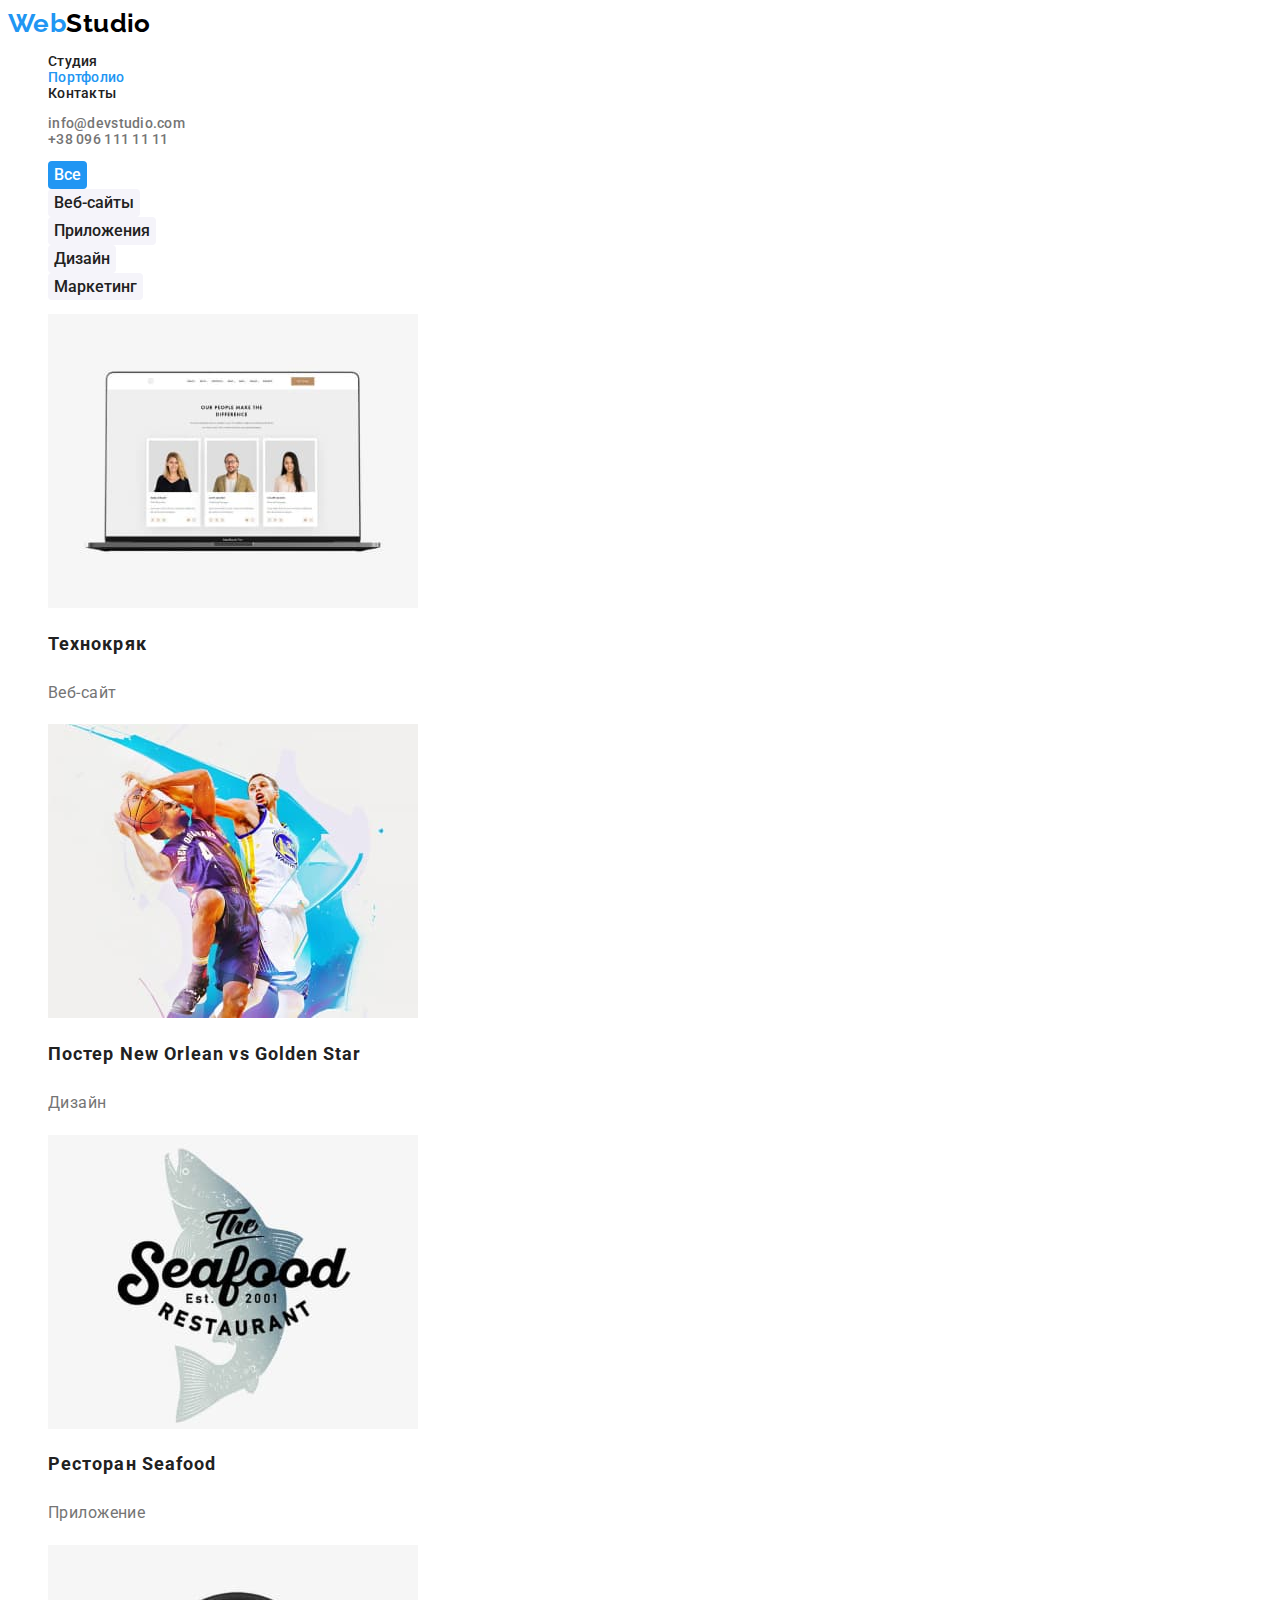
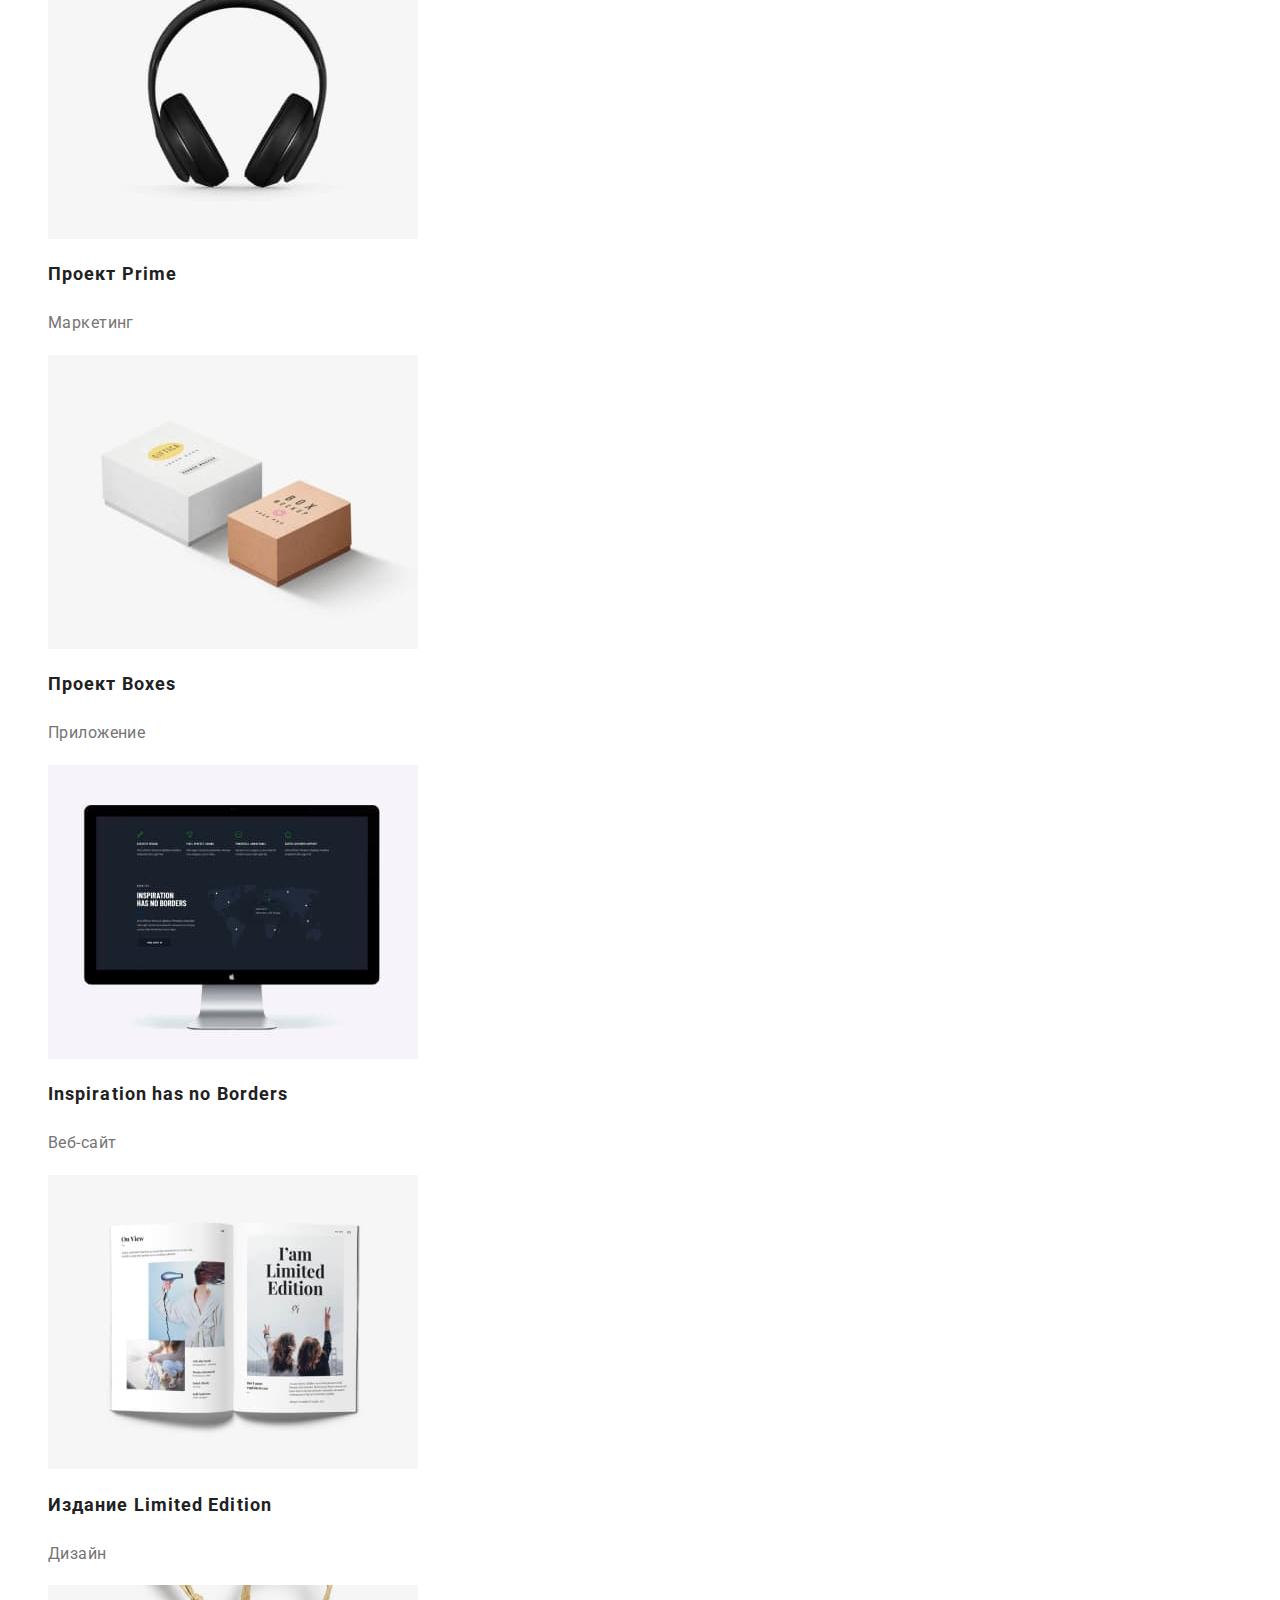
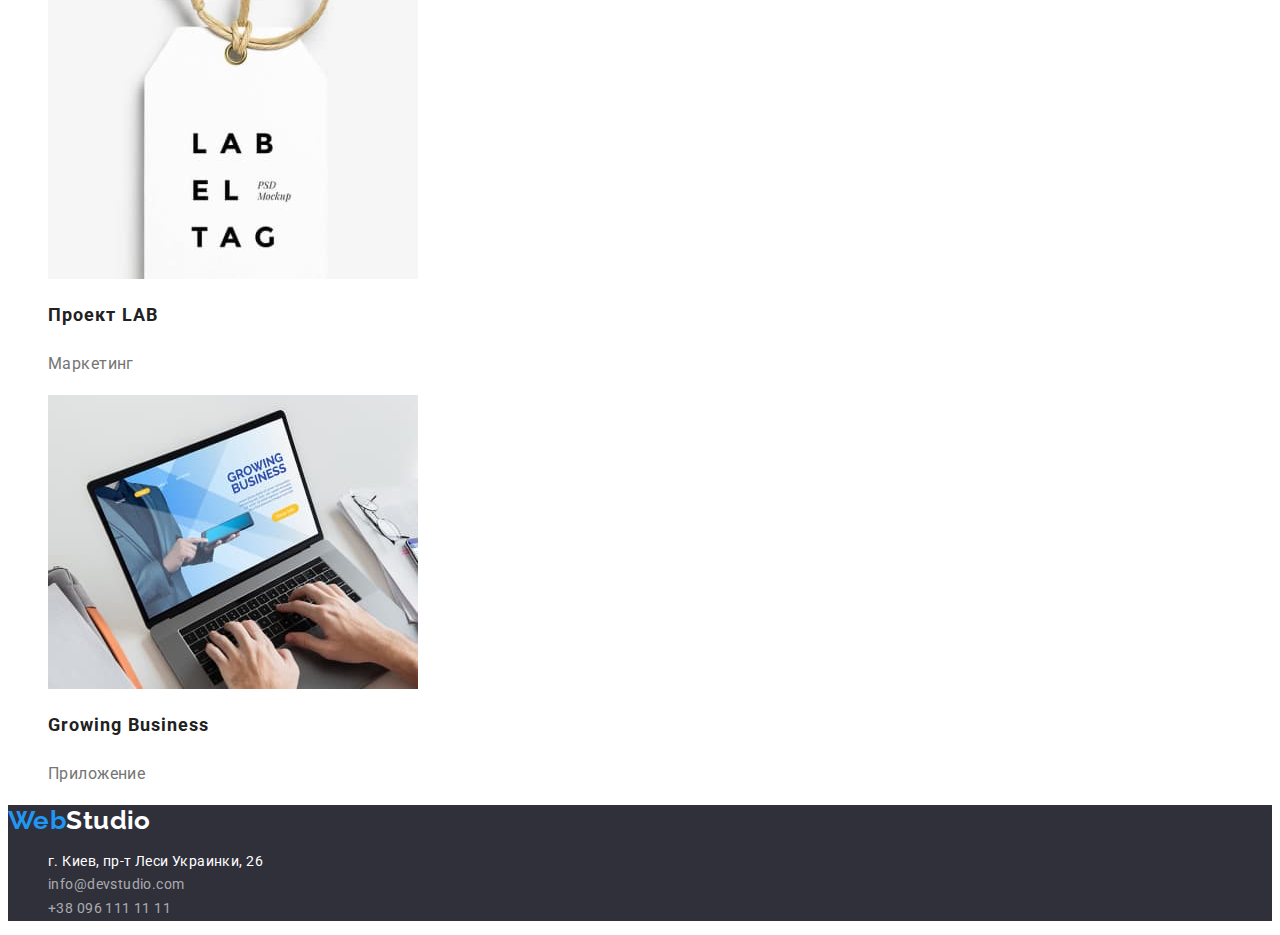
==== portfolio.html @ 6f619f86 "Initial commit" ====
<!DOCTYPE html>
<html lang="ru">
  <head>
    <meta charset="UTF-8" />
    <meta http-equiv="X-UA-Compatible" content="IE=edge" />
    <meta name="viewport" content="width=device-width, initial-scale=1.0" />
    <title>Портфоліо</title>
    <link rel="preconnect" href="https://fonts.googleapis.com" />
    <link rel="preconnect" href="https://fonts.gstatic.com" crossorigin />
    <link
      href="https://fonts.googleapis.com/css2?family=Raleway:wght@700&family=Roboto:wght@400;500;700;900&display=swap"
      rel="stylesheet"
    />
    <link rel="stylesheet" href="./css/styles.css" />
  </head>
  <body>
    <header class="header">
      <nav>
        <a class="header-logo link" href="./index.html" lang="en">
          <span class="accent">Web</span>Studio
        </a>
        <ul class="header-nav list">
          <li>
            <a class="link" href="./index.html">Студия</a>
          </li>
          <li>
            <a class="link current" href="./portfolio.html">Портфолио</a>
          </li>
          <li>
            <a class="link" href="">Контакты</a>
          </li>
        </ul>
      </nav>
      <ul class="list">
        <li>
          <a class="contact-link link" href="mailto:info@devstudio.com">info@devstudio.com</a>
        </li>
        <li>
          <a class="contact-link link" href="tel:+380961111111">+38 096 111 11 11</a>
        </li>
      </ul>
    </header>
    <main>
      <!-- Portfolio -->
      <section class="portfolio">
        <h1 class="visually-hidden">Portfolio</h1>
        <ul class="portfolio-filter list">
          <li>
            <button class="portfolio-filter-btn current" type="button">Все</button>
          </li>
          <li>
            <button class="portfolio-filter-btn" type="button">Веб-сайты</button>
          </li>
          <li>
            <button class="portfolio-filter-btn" type="button">Приложения</button>
          </li>
          <li>
            <button class="portfolio-filter-btn" type="button">Дизайн</button>
          </li>
          <li>
            <button class="portfolio-filter-btn" type="button">Маркетинг</button>
          </li>
        </ul>

        <!-- Examples -->
        <ul class="examples list">
          <li>
            <a class="examples-link link" href="">
              <img src="./images/portfolio1.jpg" alt="" width="370" height="294" />
              <h2 class="examples-title">Технокряк</h2>
              <p class="examples-text">Веб-сайт</p>
            </a>
          </li>
          <li>
            <a class="examples-link link" href="">
              <img src="./images/portfolio2.jpg" alt="" width="370" height="294" />
              <h2 class="examples-title">
                Постер <span lang="en">New Orlean vs Golden Star</span>
              </h2>
              <p class="examples-text">Дизайн</p>
            </a>
          </li>
          <li>
            <a class="examples-link link" href="">
              <img src="./images/portfolio3.jpg" alt="" width="370" height="294" />
              <h2 class="examples-title">Ресторан <span lang="en">Seafood</span></h2>
              <p class="examples-text">Приложение</p>
            </a>
          </li>
          <li>
            <a class="examples-link link" href="">
              <img src="./images/portfolio4.jpg" alt="" width="370" height="294" />
              <h2 class="examples-title">Проект <span lang="en"></span>Prime</h2>
              <p class="examples-text">Маркетинг</p>
            </a>
          </li>
          <li>
            <a class="examples-link link" href="">
              <img src="./images/portfolio5.jpg" alt="" width="370" height="294" />
              <h2 class="examples-title">Проект <span lang="en">Boxes</span></h2>
              <p class="examples-text">Приложение</p>
            </a>
          </li>
          <li>
            <a class="examples-link link" href="">
              <img src="./images/portfolio6.jpg" alt="" width="370" height="294" />
              <h2 class="examples-title"><span lang="en">Inspiration has no Borders</span></h2>
              <p class="examples-text">Веб-сайт</p>
            </a>
          </li>
          <li>
            <a class="examples-link link" href="">
              <img src="./images/portfolio7.jpg" alt="" width="370" height="294" />
              <h2 class="examples-title">Издание <span lang="en">Limited Edition</span></h2>
              <p class="examples-text">Дизайн</p>
            </a>
          </li>
          <li>
            <a class="examples-link link" href="">
              <img src="./images/portfolio8.jpg" alt="" width="370" height="294" />
              <h2 class="examples-title">Проект <span lang="en">LAB</span></h2>
              <p class="examples-text">Маркетинг</p>
            </a>
          </li>
          <li>
            <a class="examples-link link" href="">
              <img src="./images/portfolio9.jpg" alt="" width="370" height="294" />
              <h2 class="examples-title"><span lang="en">Growing Business</span></h2>
              <p class="examples-text">Приложение</p>
            </a>
          </li>
        </ul>
      </section>
    </main>
    <footer class="footer">
      <a class="footer-logo link" href="./index.html" lang="en"
        ><span class="accent">Web</span>Studio</a
      >
      <address>
        <ul class="footer-contact list">
          <li>
            <a
              class="adress link"
              href="https://goo.gl/maps/uBSWTAJxnbtAAQ7v7"
              target="_blank"
              rel="noreferrer noopener nofollow"
              >г. Киев, пр-т Леси Украинки, 26</a
            >
          </li>
          <li>
            <a class="footer-contact-link link" href="mailto:info@devstudio.com"
              >info@devstudio.com</a
            >
          </li>
          <li>
            <a class="footer-contact-link link" href="tel:+380961111111">+38 096 111 11 11</a>
          </li>
        </ul>
      </address>
    </footer>
  </body>
</html>
---- css/styles.css ----
/* 
  основной цвет текста #757575
  вторичный цвет текста/заголовки #212121
  акцент #2196F3
  цвет логотип #000000
  цвет футер/адрес физический/h1/button #ffffff
  цвет фона dark #2F303A
  цвет фона section #F5F4FA
  цвет мейл+телефон футер rgba(255, 255, 255, 0.6);
*/
/* 
  шрифт логотипа Raleway 700
  основной шрифт Roboto 400(вторичный текст) 500/ 700/ 900(h1)
*/
:root {
  --primary-text-color: #757575;
  --primary-logo-color: #000000;
  --primary-white-color: #ffffff;
  --title-text-color: #212121;
  --accent-color: #2196F3;
  --background-color-footer: #2F303A;
  --background-color-secondary: #F5F4FA;
  --color-text-footer: rgba(255, 255, 255, 0.6);
  --btn-hover-color: #188CE8;
}

body {  
  color: var(--primary-text-color);
  background-color: var(--primary-white-color);

  font-family: 'Roboto', sans-serif;
  font-size: 14px;  
  letter-spacing: 0.03em;
}

.list {
  list-style: none;
}

.link {
  text-decoration: none;
}

/***** Hidden h2 *****/
.visually-hidden {
  position: absolute;
  width: 1px;
  height: 1px;
  margin: -1px;
  border: 0;
  padding: 0;

  white-space: nowrap;
  clip-path: inset(100%);
  clip: rect(0 0 0 0);
  overflow: hidden;
}

/* header */

.header-logo {  
  color: var(--primary-logo-color);

  font-family: 'Raleway', sans-serif;
  font-weight: 700;
  font-size: 26px;
  line-height: 1.19;
}

.header-logo .accent {
  color: var(--accent-color);
}

.header-nav {
  font-weight: 500;
  letter-spacing: 0.02em;
}

.header-nav .link {
  color: var(--title-text-color);
}

.header-nav .link:hover,
.header-nav .link:focus {
  color: var(--accent-color);
}

.header-nav .link.current {
  color: var(--accent-color);
}

.contact-link {
  color: var(--primary-text-color);

  font-weight: 500;
  letter-spacing: 0.02em;
}

.contact-link:hover,
.contact-link:focus {
  color: var(--accent-color);
}

/* hero */

.hero {
  background-color: var(--background-color-footer);
  color: var(--primary-white-color);
}

.hero-title {
  font-weight: 900;
  font-size: 44px;
  line-height: 1.36;  
  text-align: center;
  letter-spacing: 0.06em;
  text-transform: uppercase;
} 

.hero-button {
  color: var(--primary-white-color);
  background-color: var(--accent-color);

  font-family: 'Roboto';
  font-weight: 700;
  font-size: 16px;  
  line-height: 1.88;
  text-align: center;
  letter-spacing: 0.06em;

  box-shadow: 0px 4px 4px rgba(0, 0, 0, 0.15);
  border-radius: 4px;
  border-style: none;
  cursor: pointer;
}

.hero-button:hover,
.hero-button:focus {
  background-color: var(--btn-hover-color);
}

/* Features */

.features-title {
  color: var(--title-text-color);

  font-weight: 700;  
  font-size: 14px;
  line-height: 1.14;
  text-transform: uppercase;
}

.features-text {    
  line-height: 1.71;
}

/* works */

.works-title {
  color: var(--title-text-color);

  font-weight: 700;
  font-size: 36px;
  line-height: 1.17;
}

/* Team */

.team {
  background-color: var(--background-color-secondary);
}

.team-title {
  color: var(--title-text-color);

  font-weight: 700;
  font-size: 36px;
  line-height: 1.17;
}

.team-list-item {
  background-color: var(--primary-white-color);
}

.team-list-title {
  color: var(--title-text-color);

  font-weight: 500;  
}

.team-list-title,
.team-list-text {  
  font-size: 16px;
  line-height: 1.19;
  text-align: center;
}

/* Footer */

.footer {
  background-color: var(--background-color-footer);
}

.footer-logo {
  color: var(--primary-white-color);  

  font-family: 'Raleway', sans-serif;
  font-weight: 700;
  font-size: 26px;
  line-height: 1.19;
}

.footer-logo .accent {
  color: var(--accent-color);
}

.adress {
  color: var(--primary-white-color);  
  line-height: 1.71;
  font-style: normal;
}

.adress:hover,
.adress:focus {
  color: var(--accent-color);
}

.footer-contact-link {
  color: var(--color-text-footer);  
  line-height: 1.71;
  font-style: normal;
}

.footer-contact-link:hover,
.footer-contact-link:focus {
  color: var(--accent-color);
}

/*---- Portfolio ----*/
/* Buttons */

.portfolio-filter-btn {
  color: var(--title-text-color);
  background-color: var(--background-color-secondary);

  font-family: inherit;
  font-weight: 500;
  font-size: 16px;
  line-height: 1.62;
  
  border-radius: 4px;
  border-style: none;
  cursor: pointer;
}

.portfolio-filter .portfolio-filter-btn.current {
  color: var(--primary-white-color);
  background-color: var(--accent-color);
}

.portfolio-filter-btn:hover,
.portfolio-filter-btn:focus {
  color: var(--primary-white-color);
  background-color: var(--accent-color);
}

/* Examples */

.examples-link {
  color: var(--primary-text-color);
  background-color: var(--primary-white-color);
}

.examples-title {
  color: var(--title-text-color);

  font-weight: 700;
  font-size: 18px;
  line-height: 2;  
  letter-spacing: 0.06em;
}
 
.examples-text {
  font-size: 16px;
  line-height: 1.88;  
}
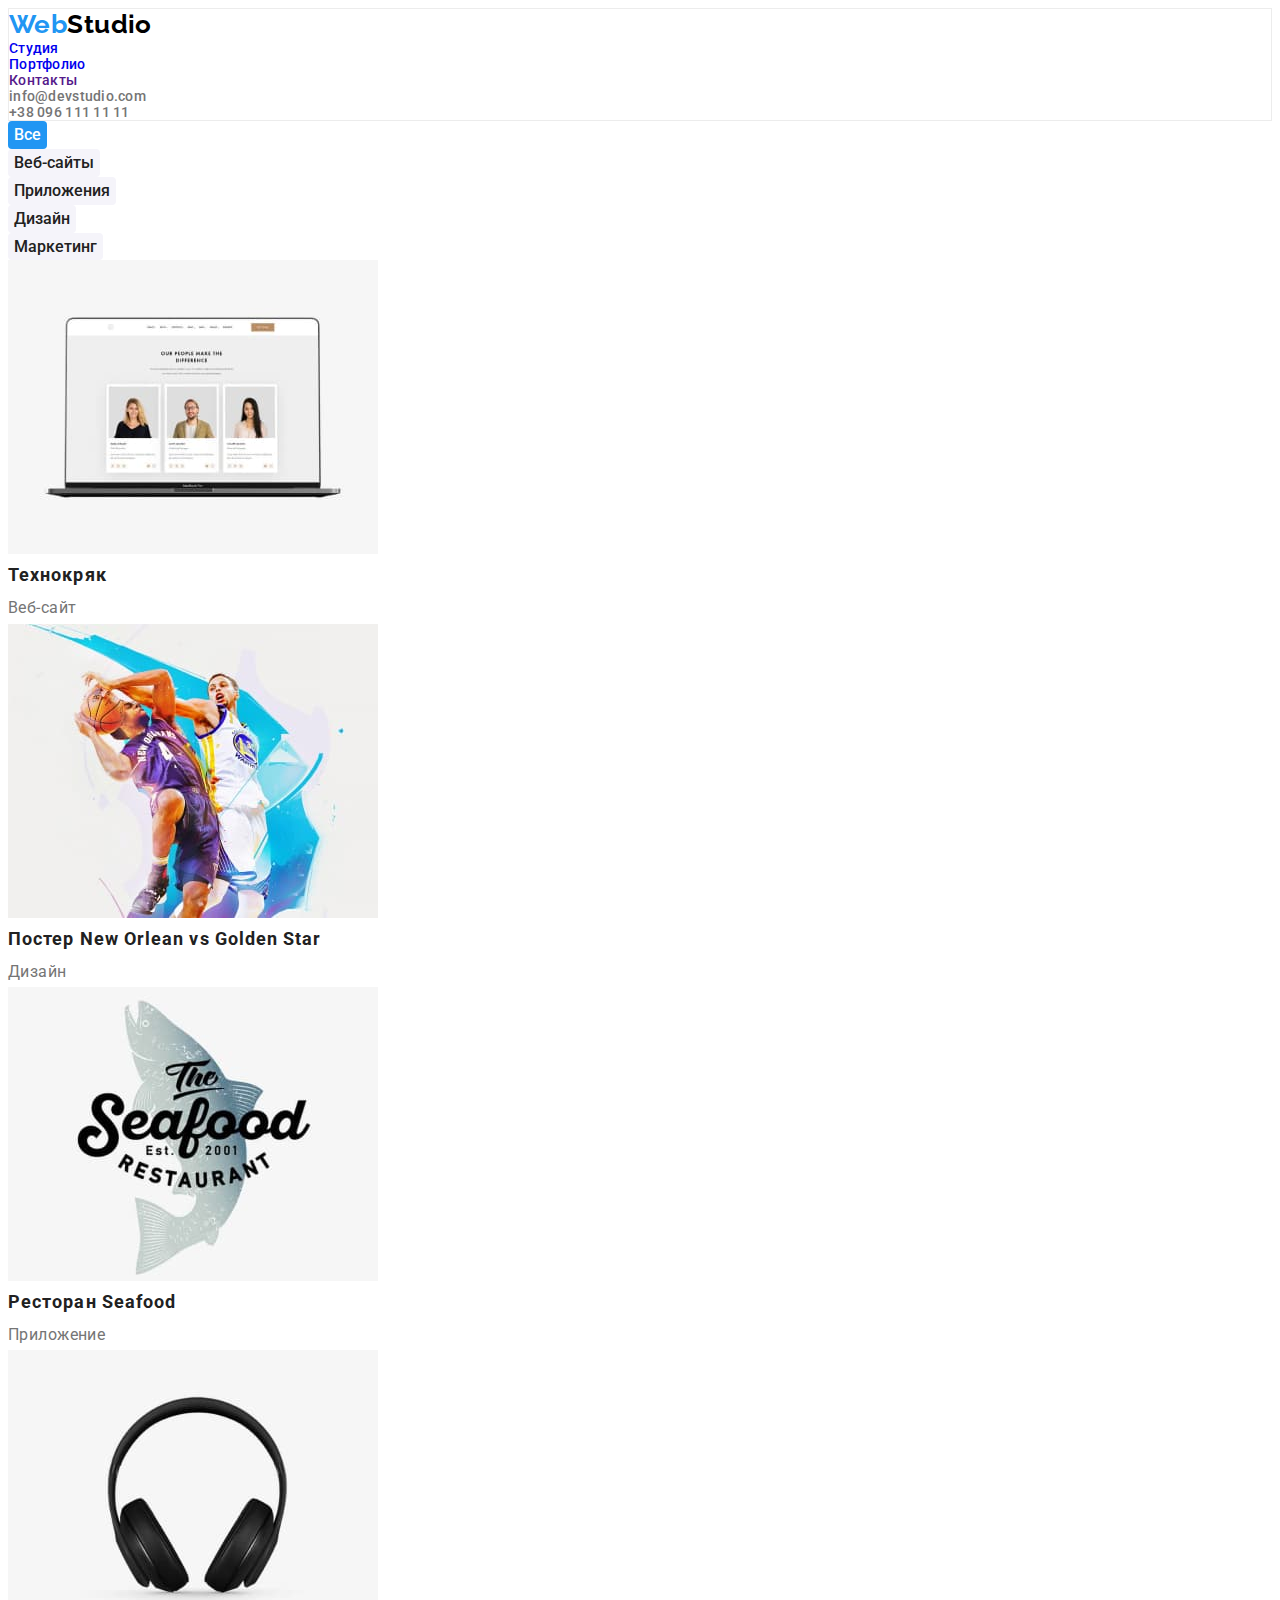
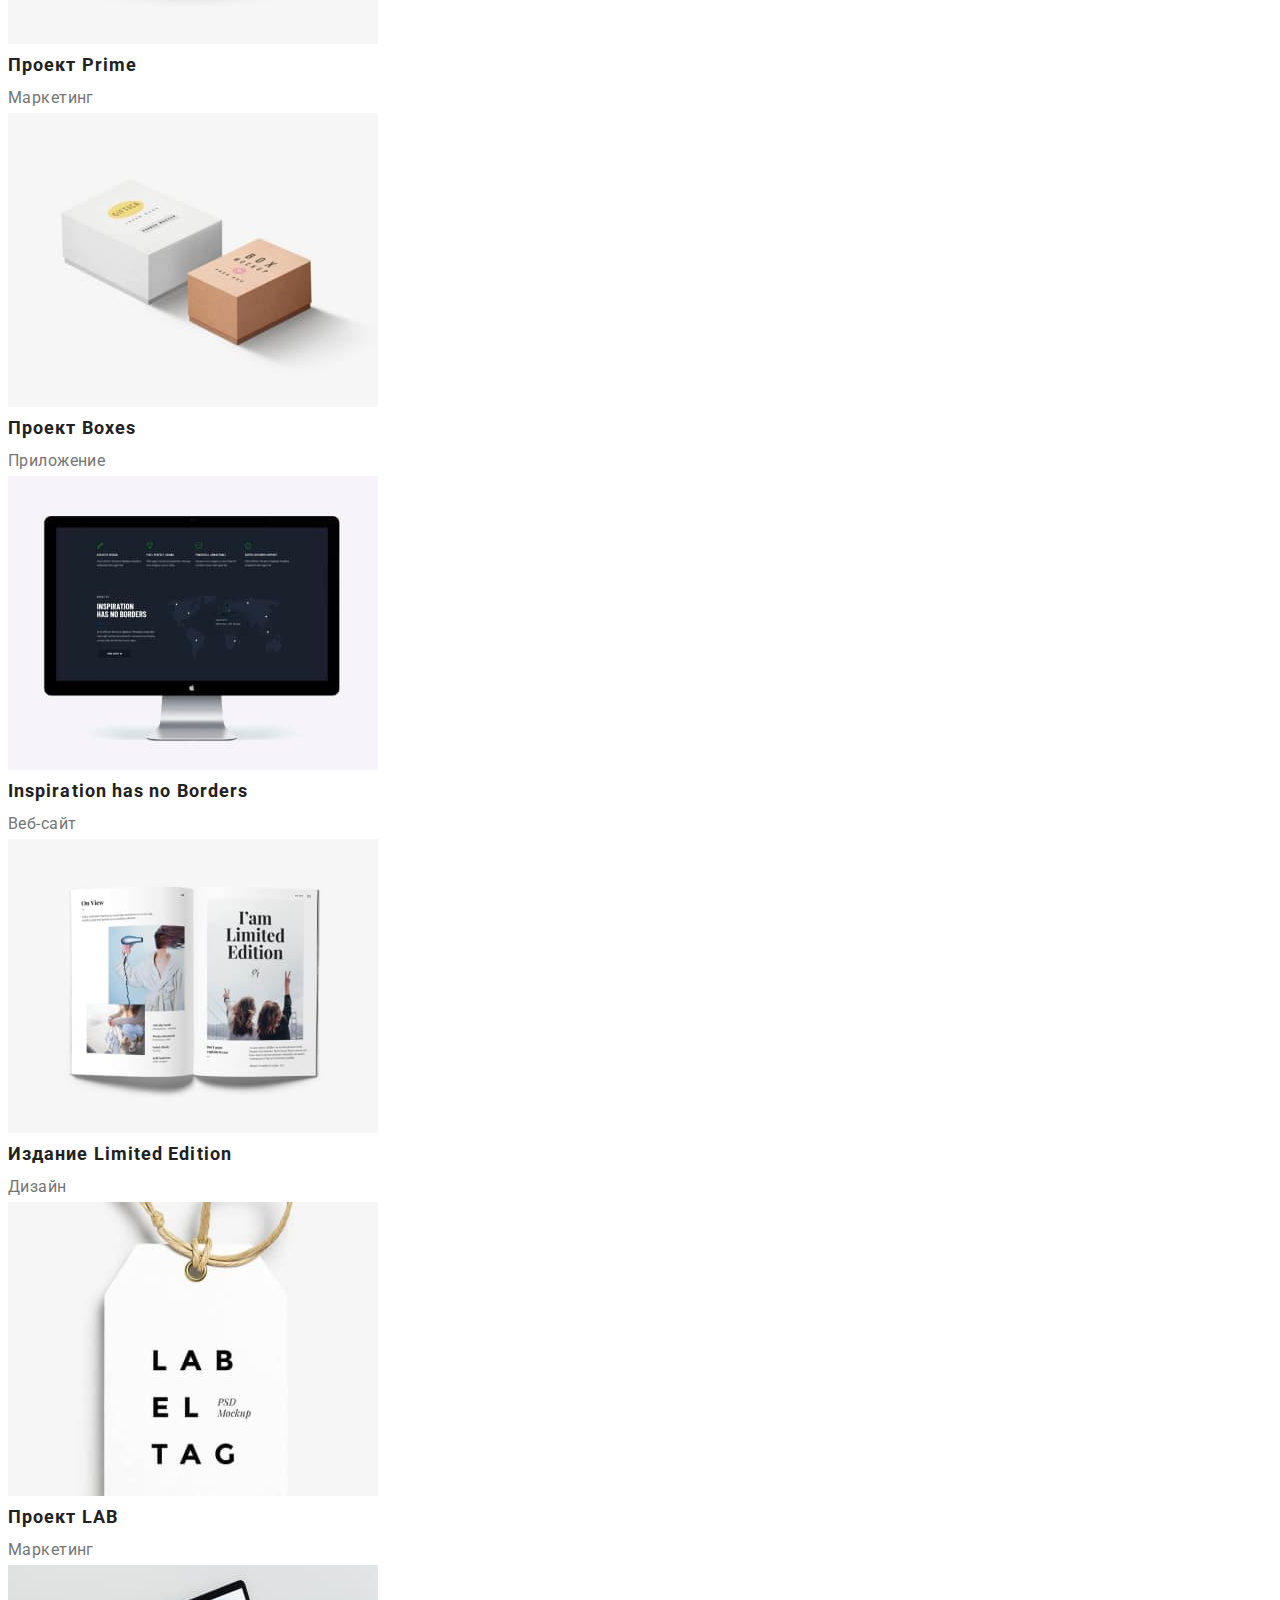
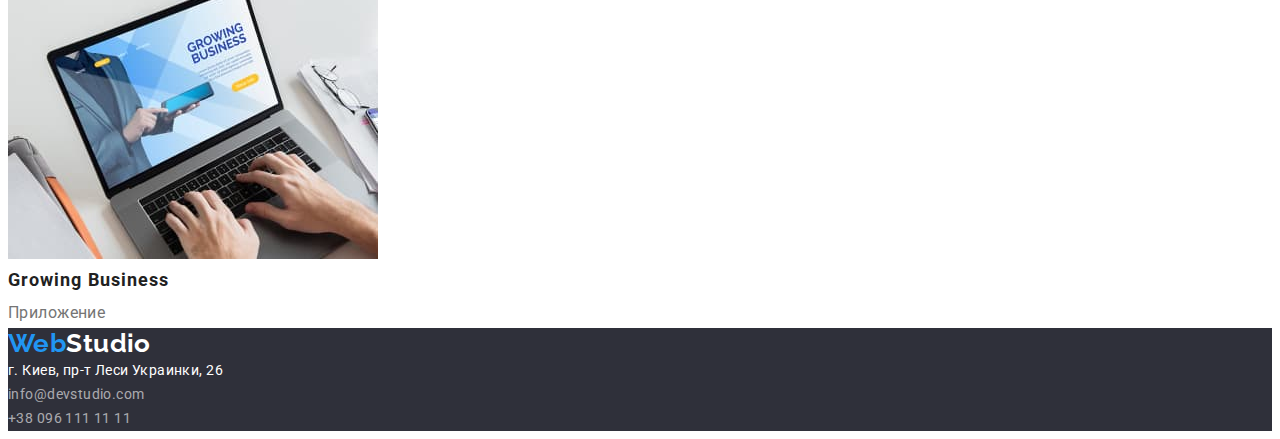
==== commit 5924c2cd: "upd" ====
--- a/portfolio.html
+++ b/portfolio.html
@@ -15,6 +15,7 @@
   </head>
   <body>
     <header class="header">
+      <div class="container"></div>
       <nav>
         <a class="header-logo link" href="./index.html" lang="en">
           <span class="accent">Web</span>Studio
@@ -43,6 +44,7 @@
     <main>
       <!-- Portfolio -->
       <section class="portfolio">
+        <div class="container"></div>
         <h1 class="visually-hidden">Portfolio</h1>
         <ul class="portfolio-filter list">
           <li>
@@ -133,6 +135,7 @@
       </section>
     </main>
     <footer class="footer">
+      <div class="container"></div>
       <a class="footer-logo link" href="./index.html" lang="en"
         ><span class="accent">Web</span>Studio</a
       >
--- a/css/styles.css
+++ b/css/styles.css
@@ -22,9 +22,20 @@
   --background-color-secondary: #F5F4FA;
   --color-text-footer: rgba(255, 255, 255, 0.6);
   --btn-hover-color: #188CE8;
+  --border-bottom-header-color: #ECECEC;
+}
+
+h1,
+h2,
+h3,
+p,
+ul {
+  margin: 0;
+  padding: 0;
 }
 
 body {  
+  /* margin: 0; */
   color: var(--primary-text-color);
   background-color: var(--primary-white-color);
 
@@ -39,6 +50,12 @@
 
 .link {
   text-decoration: none;
+}
+
+.container {
+  width: 1200px;
+  margin: 0 auto;
+  padding: 0 15px;
 }
 
 /***** Hidden h2 *****/
@@ -58,6 +75,10 @@
 
 /* header */
 
+.header {
+  border: 1px solid var(--border-bottom-header-color);
+}
+
 .header-logo {  
   color: var(--primary-logo-color);
 
@@ -76,16 +97,16 @@
   letter-spacing: 0.02em;
 }
 
-.header-nav .link {
-  color: var(--title-text-color);
-}
-
-.header-nav .link:hover,
-.header-nav .link:focus {
-  color: var(--accent-color);
-}
-
-.header-nav .link.current {
+.header-nav-list .link {
+  color: var(--title-text-color);
+}
+
+.header-nav-list .link:hover,
+.header-nav-list .link:focus {
+  color: var(--accent-color);
+}
+
+.header-nav-list .link.current {
   color: var(--accent-color);
 }
 
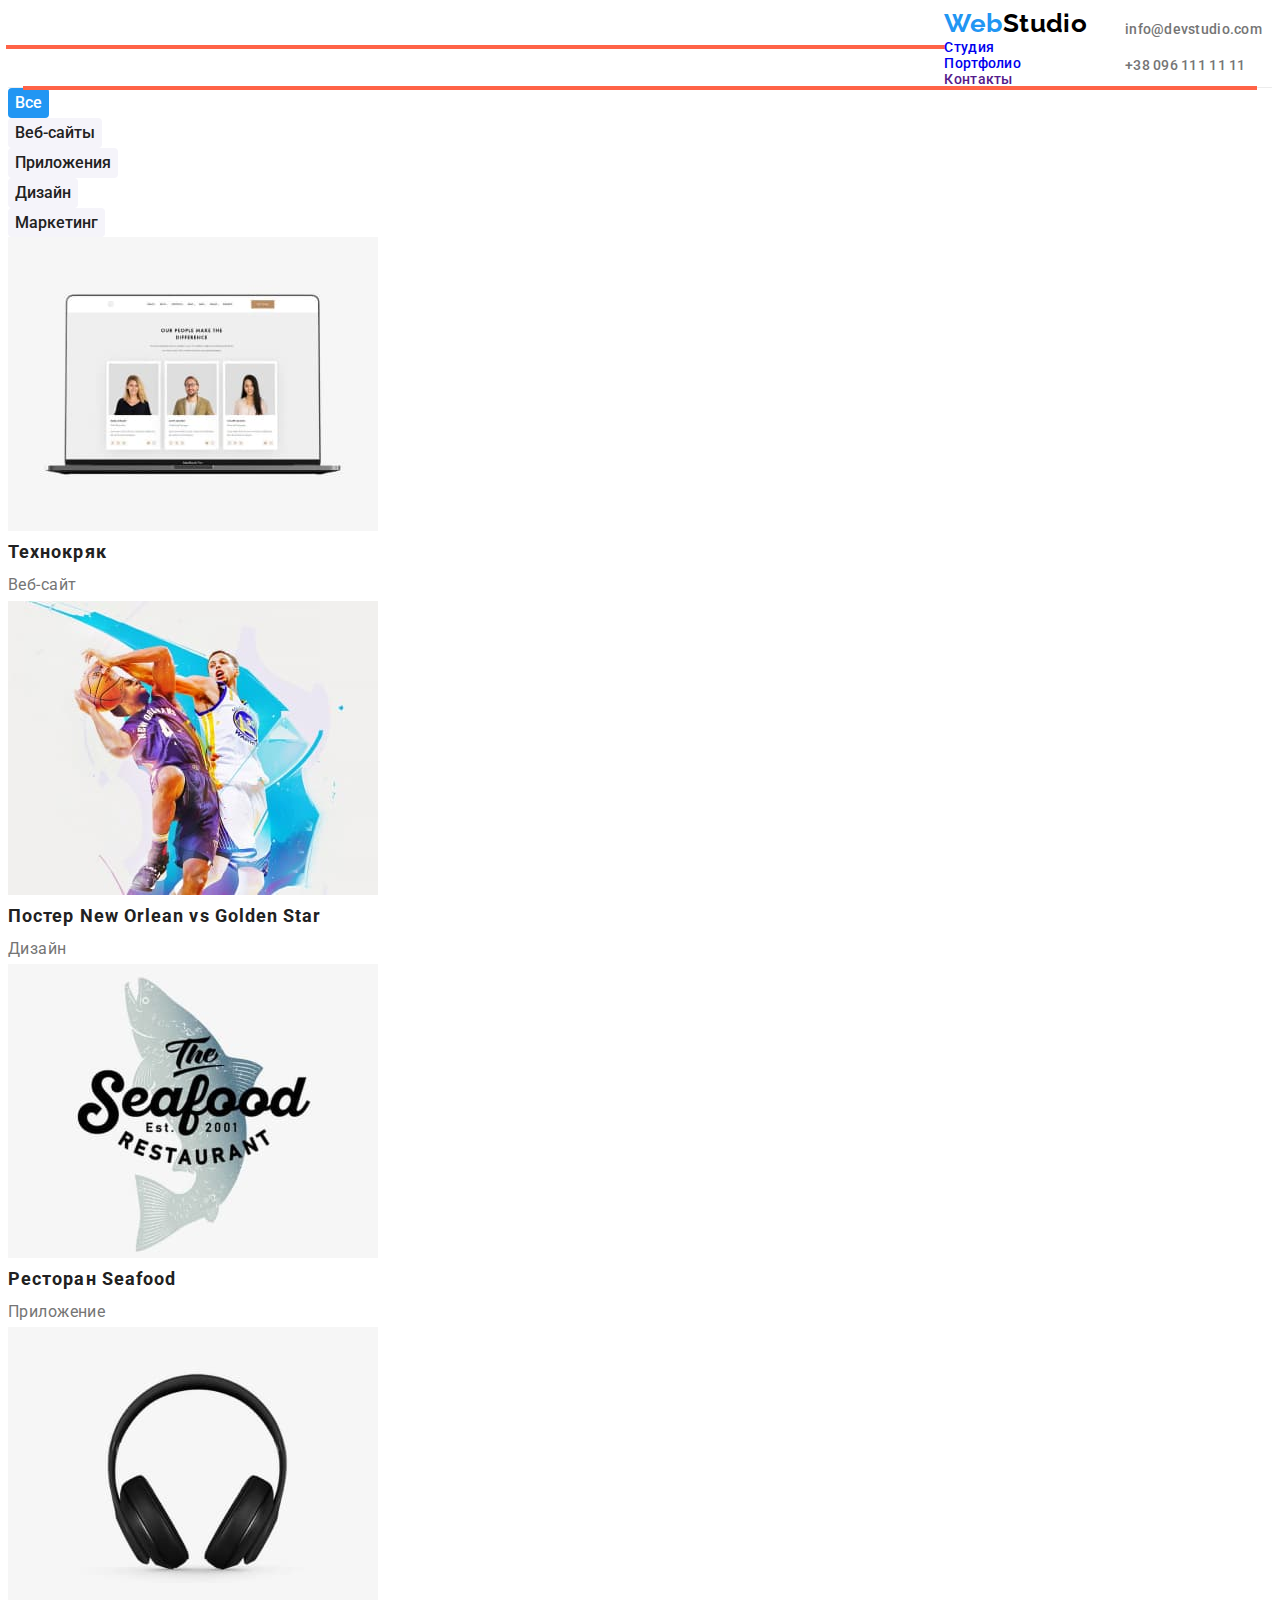
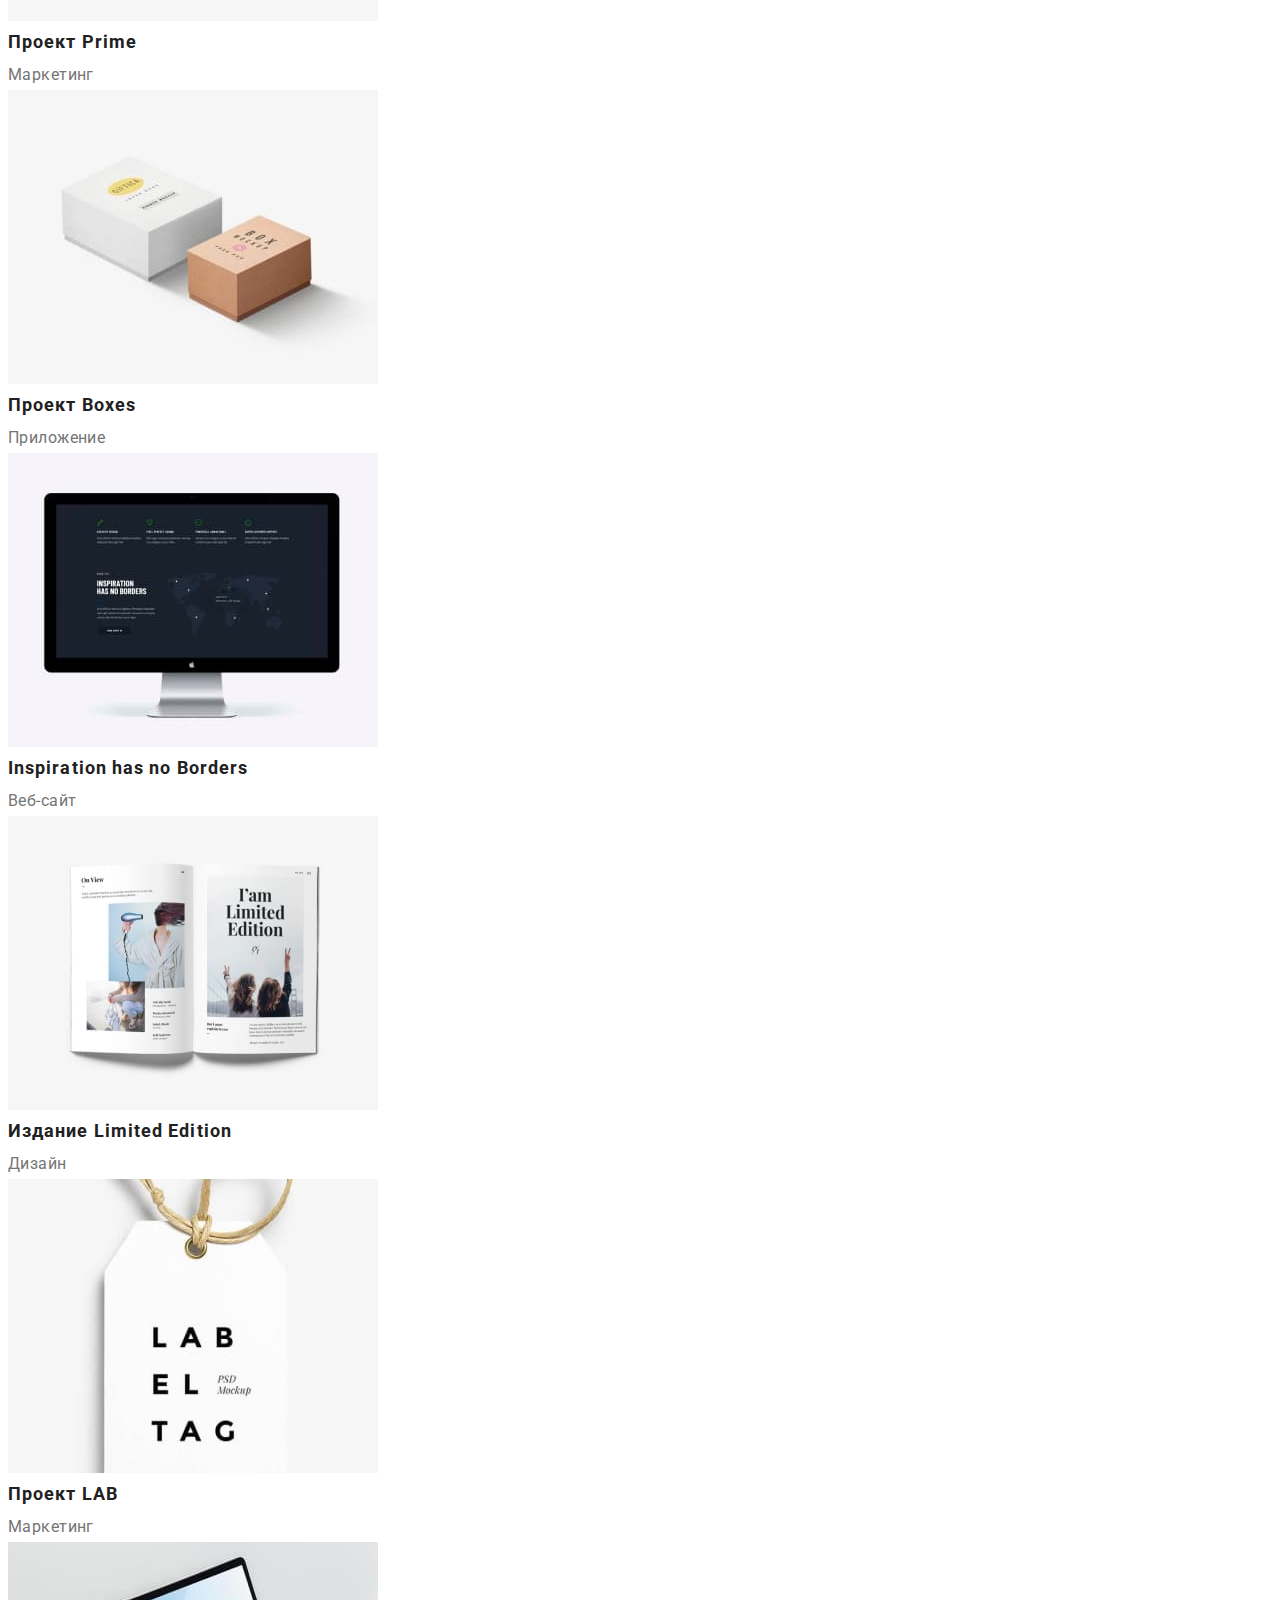
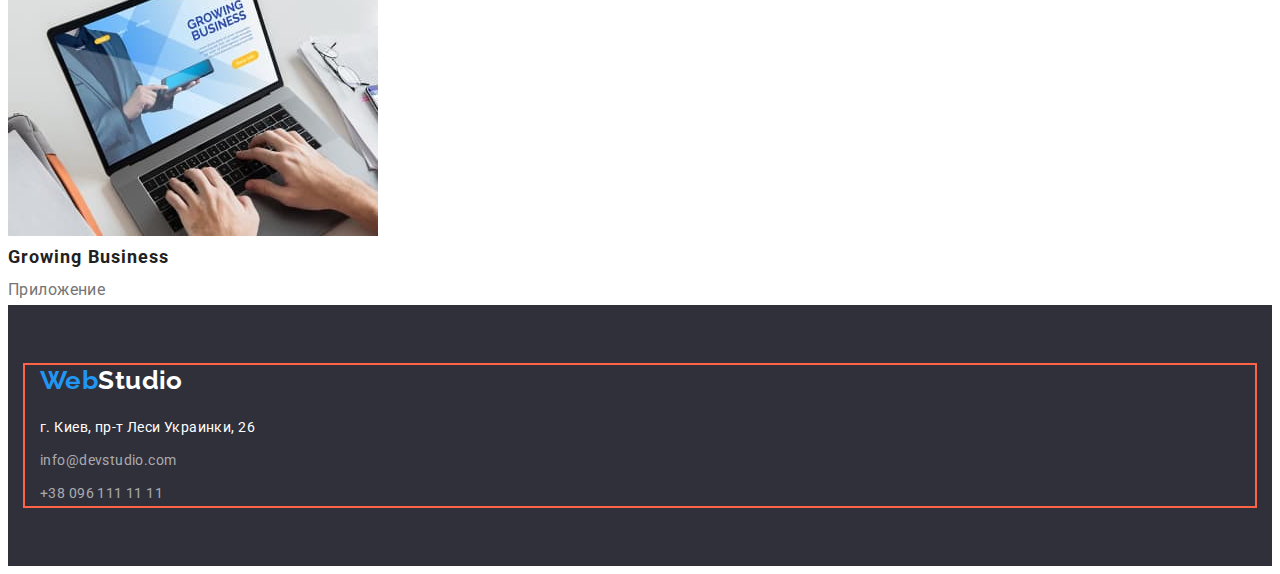
==== commit 8acda5ce: "Update index" ====
--- a/portfolio.html
+++ b/portfolio.html
@@ -135,31 +135,32 @@
       </section>
     </main>
     <footer class="footer">
-      <div class="container"></div>
-      <a class="footer-logo link" href="./index.html" lang="en"
-        ><span class="accent">Web</span>Studio</a
-      >
-      <address>
-        <ul class="footer-contact list">
-          <li>
-            <a
-              class="adress link"
-              href="https://goo.gl/maps/uBSWTAJxnbtAAQ7v7"
-              target="_blank"
-              rel="noreferrer noopener nofollow"
-              >г. Киев, пр-т Леси Украинки, 26</a
-            >
-          </li>
-          <li>
-            <a class="footer-contact-link link" href="mailto:info@devstudio.com"
-              >info@devstudio.com</a
-            >
-          </li>
-          <li>
-            <a class="footer-contact-link link" href="tel:+380961111111">+38 096 111 11 11</a>
-          </li>
-        </ul>
-      </address>
+      <div class="container">
+        <a class="footer-logo link" href="./index.html" lang="en"
+          ><span class="accent">Web</span>Studio</a
+        >
+        <address class="footer-contact">
+          <ul class="footer-contact-list list">
+            <li class="footer-contact-item">
+              <a
+                class="adress link"
+                href="https://goo.gl/maps/uBSWTAJxnbtAAQ7v7"
+                target="_blank"
+                rel="noreferrer noopener nofollow"
+                >г. Киев, пр-т Леси Украинки, 26</a
+              >
+            </li>
+            <li class="footer-contact-item">
+              <a class="footer-contact-link link" href="mailto:info@devstudio.com"
+                >info@devstudio.com</a
+              >
+            </li>
+            <li class="footer-contact-item">
+              <a class="footer-contact-link link" href="tel:+380961111111">+38 096 111 11 11</a>
+            </li>
+          </ul>
+        </address>
+      </div>
     </footer>
   </body>
 </html>
--- a/css/styles.css
+++ b/css/styles.css
@@ -17,12 +17,12 @@
   --primary-logo-color: #000000;
   --primary-white-color: #ffffff;
   --title-text-color: #212121;
-  --accent-color: #2196F3;
-  --background-color-footer: #2F303A;
-  --background-color-secondary: #F5F4FA;
+  --accent-color: #2196f3;
+  --background-color-footer: #2f303a;
+  --background-color-secondary: #f5f4fa;
   --color-text-footer: rgba(255, 255, 255, 0.6);
-  --btn-hover-color: #188CE8;
-  --border-bottom-header-color: #ECECEC;
+  --btn-hover-color: #188ce8;
+  --border-bottom-header-color: #ececec;
 }
 
 h1,
@@ -30,21 +30,23 @@
 h3,
 p,
 ul {
-  margin: 0;
-  padding: 0;
-}
-
-body {  
-  /* margin: 0; */
+  margin-top: 0;
+  margin-bottom: 0;
+  padding-left: 0;
+}
+
+body {
   color: var(--primary-text-color);
   background-color: var(--primary-white-color);
 
   font-family: 'Roboto', sans-serif;
-  font-size: 14px;  
+  font-size: 14px;
   letter-spacing: 0.03em;
 }
 
 .list {
+  padding: 0;
+  margin: 0;
   list-style: none;
 }
 
@@ -56,9 +58,10 @@
   width: 1200px;
   margin: 0 auto;
   padding: 0 15px;
-}
-
-/***** Hidden h2 *****/
+
+  outline: 2px solid tomato;
+}
+
 .visually-hidden {
   position: absolute;
   width: 1px;
@@ -76,10 +79,12 @@
 /* header */
 
 .header {
-  border: 1px solid var(--border-bottom-header-color);
-}
-
-.header-logo {  
+  display: flex;
+  align-items: center;
+  border-bottom: 1px solid var(--border-bottom-header-color);
+}
+
+.header-logo {
   color: var(--primary-logo-color);
 
   font-family: 'Raleway', sans-serif;
@@ -93,10 +98,15 @@
 }
 
 .header-nav {
+  display: inline-block;
   font-weight: 500;
   letter-spacing: 0.02em;
 }
 
+.contact {
+  display: block;
+}
+
 .header-nav-list .link {
   color: var(--title-text-color);
 }
@@ -110,7 +120,14 @@
   color: var(--accent-color);
 }
 
+.contact-item {
+  display: inline-block;
+  margin-right: 0;
+}
+
 .contact-link {
+  display: inline-block;
+  padding: 10px;
   color: var(--primary-text-color);
 
   font-weight: 500;
@@ -122,37 +139,47 @@
   color: var(--accent-color);
 }
 
+.section {
+  padding-top: 94px;
+  padding-bottom: 94px;
+}
 /* hero */
 
 .hero {
   background-color: var(--background-color-footer);
   color: var(--primary-white-color);
+  padding: 200px 0;
+  text-align: center;
 }
 
 .hero-title {
+  margin: 0 auto;
+  margin-bottom: 30px;
+  width: 696px;
   font-weight: 900;
   font-size: 44px;
-  line-height: 1.36;  
-  text-align: center;
+  line-height: 1.36;
   letter-spacing: 0.06em;
   text-transform: uppercase;
-} 
+}
 
 .hero-button {
+  display: inline-block;
+  margin: 0 auto;
+  align-items: center;
   color: var(--primary-white-color);
   background-color: var(--accent-color);
-
   font-family: 'Roboto';
   font-weight: 700;
-  font-size: 16px;  
+  font-size: 16px;
   line-height: 1.88;
   text-align: center;
   letter-spacing: 0.06em;
-
   box-shadow: 0px 4px 4px rgba(0, 0, 0, 0.15);
+  border: 1px solid transparent;
   border-radius: 4px;
-  border-style: none;
   cursor: pointer;
+  padding: 10px 32px;
 }
 
 .hero-button:hover,
@@ -162,22 +189,45 @@
 
 /* Features */
 
-.features-title {
-  color: var(--title-text-color);
-
-  font-weight: 700;  
+.features-list {
+  display: flex;
+  justify-content: space-between;
+}
+
+.features-list-item {
+  display: block;
+  width: 270px;
+  margin-right: 30px;
+}
+
+.features-list-item:last-child {
+  margin-right: 0;
+}
+
+.features-list-title {
+  color: var(--title-text-color);
+  margin-bottom: 10px;
+
+  font-weight: 700;
   font-size: 14px;
   line-height: 1.14;
   text-transform: uppercase;
 }
 
-.features-text {    
+.features-list-text {
   line-height: 1.71;
+  margin: 0;
+}
+
+.features.section {
+  padding-bottom: 0;
 }
 
 /* works */
 
 .works-title {
+  text-align: center;
+  margin-bottom: 50px;
   color: var(--title-text-color);
 
   font-weight: 700;
@@ -185,6 +235,28 @@
   line-height: 1.17;
 }
 
+.works-container {
+  display: block;
+  justify-content: space-between;
+}
+
+.works-list {
+  display: flex;
+}
+
+.works-list-item {
+  display: inline-flex;
+  margin-right: 30px;
+}
+
+.works-list-item:last-child {
+  margin-right: 0;
+}
+
+.works.section {
+  padding-bottom: 85px;
+}
+
 /* Team */
 
 .team {
@@ -192,6 +264,8 @@
 }
 
 .team-title {
+  text-align: center;
+  margin-bottom: 50px;
   color: var(--title-text-color);
 
   font-weight: 700;
@@ -199,36 +273,61 @@
   line-height: 1.17;
 }
 
+.team-container {
+  display: block;
+  justify-content: space-between;
+}
+
+.team-list {
+  display: flex;
+}
+
 .team-list-item {
+  display: block;
+  margin-right: 30px;
+  padding-bottom: 30px;
   background-color: var(--primary-white-color);
+  box-shadow: 0px 1px 3px rgba(0, 0, 0, 0.12), 0px 1px 1px rgba(0, 0, 0, 0.14),
+    0px 2px 1px rgba(0, 0, 0, 0.2);
+  border-radius: 0px 0px 4px 4px;
+}
+
+.team-list-item:last-child {
+  margin-right: 0;
 }
 
 .team-list-title {
   color: var(--title-text-color);
-
-  font-weight: 500;  
+  font-weight: 500;
+  margin-bottom: 10px;
 }
 
 .team-list-title,
-.team-list-text {  
+.team-list-text {
   font-size: 16px;
   line-height: 1.19;
   text-align: center;
 }
-
+.team-list-img {
+  margin-bottom: 30px;
+}
 /* Footer */
 
 .footer {
   background-color: var(--background-color-footer);
+  padding: 60px 0;
 }
 
 .footer-logo {
-  color: var(--primary-white-color);  
+  display: inline-block;
+  color: var(--primary-white-color);
 
   font-family: 'Raleway', sans-serif;
   font-weight: 700;
   font-size: 26px;
   line-height: 1.19;
+
+  margin-bottom: 20px;
 }
 
 .footer-logo .accent {
@@ -236,7 +335,7 @@
 }
 
 .adress {
-  color: var(--primary-white-color);  
+  color: var(--primary-white-color);
   line-height: 1.71;
   font-style: normal;
 }
@@ -247,7 +346,7 @@
 }
 
 .footer-contact-link {
-  color: var(--color-text-footer);  
+  color: var(--color-text-footer);
   line-height: 1.71;
   font-style: normal;
 }
@@ -255,6 +354,19 @@
 .footer-contact-link:hover,
 .footer-contact-link:focus {
   color: var(--accent-color);
+}
+
+.footer-contact-list {
+  display: inline-block;
+  padding-left: 0;
+}
+
+.footer-contact-item {
+  margin-bottom: 9px;
+}
+
+.footer-contact-item:last-child {
+  margin-bottom: 0;
 }
 
 /*---- Portfolio ----*/
@@ -268,9 +380,10 @@
   font-weight: 500;
   font-size: 16px;
   line-height: 1.62;
-  
+
+  border: 1px solid transparent;
   border-radius: 4px;
-  border-style: none;
+
   cursor: pointer;
 }
 
@@ -297,11 +410,11 @@
 
   font-weight: 700;
   font-size: 18px;
-  line-height: 2;  
+  line-height: 2;
   letter-spacing: 0.06em;
 }
- 
+
 .examples-text {
   font-size: 16px;
-  line-height: 1.88;  
-}+  line-height: 1.88;
+}
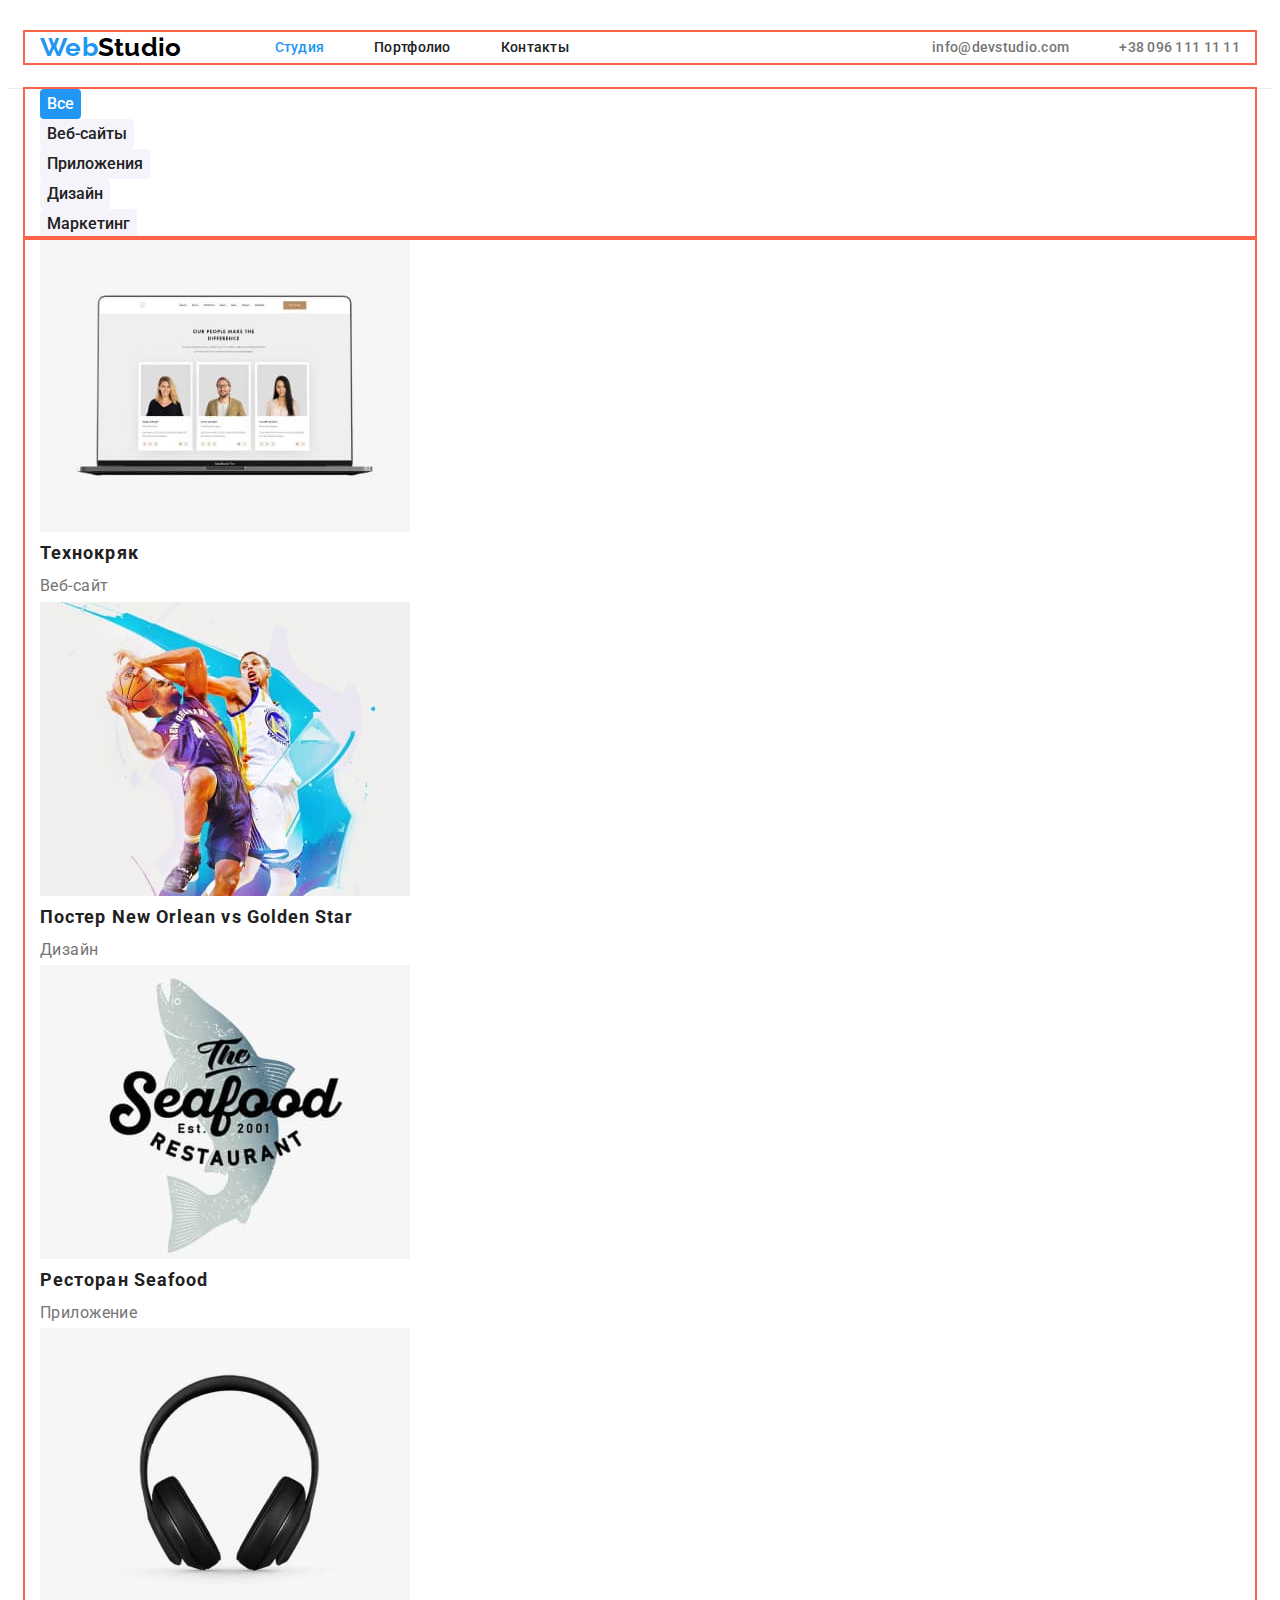
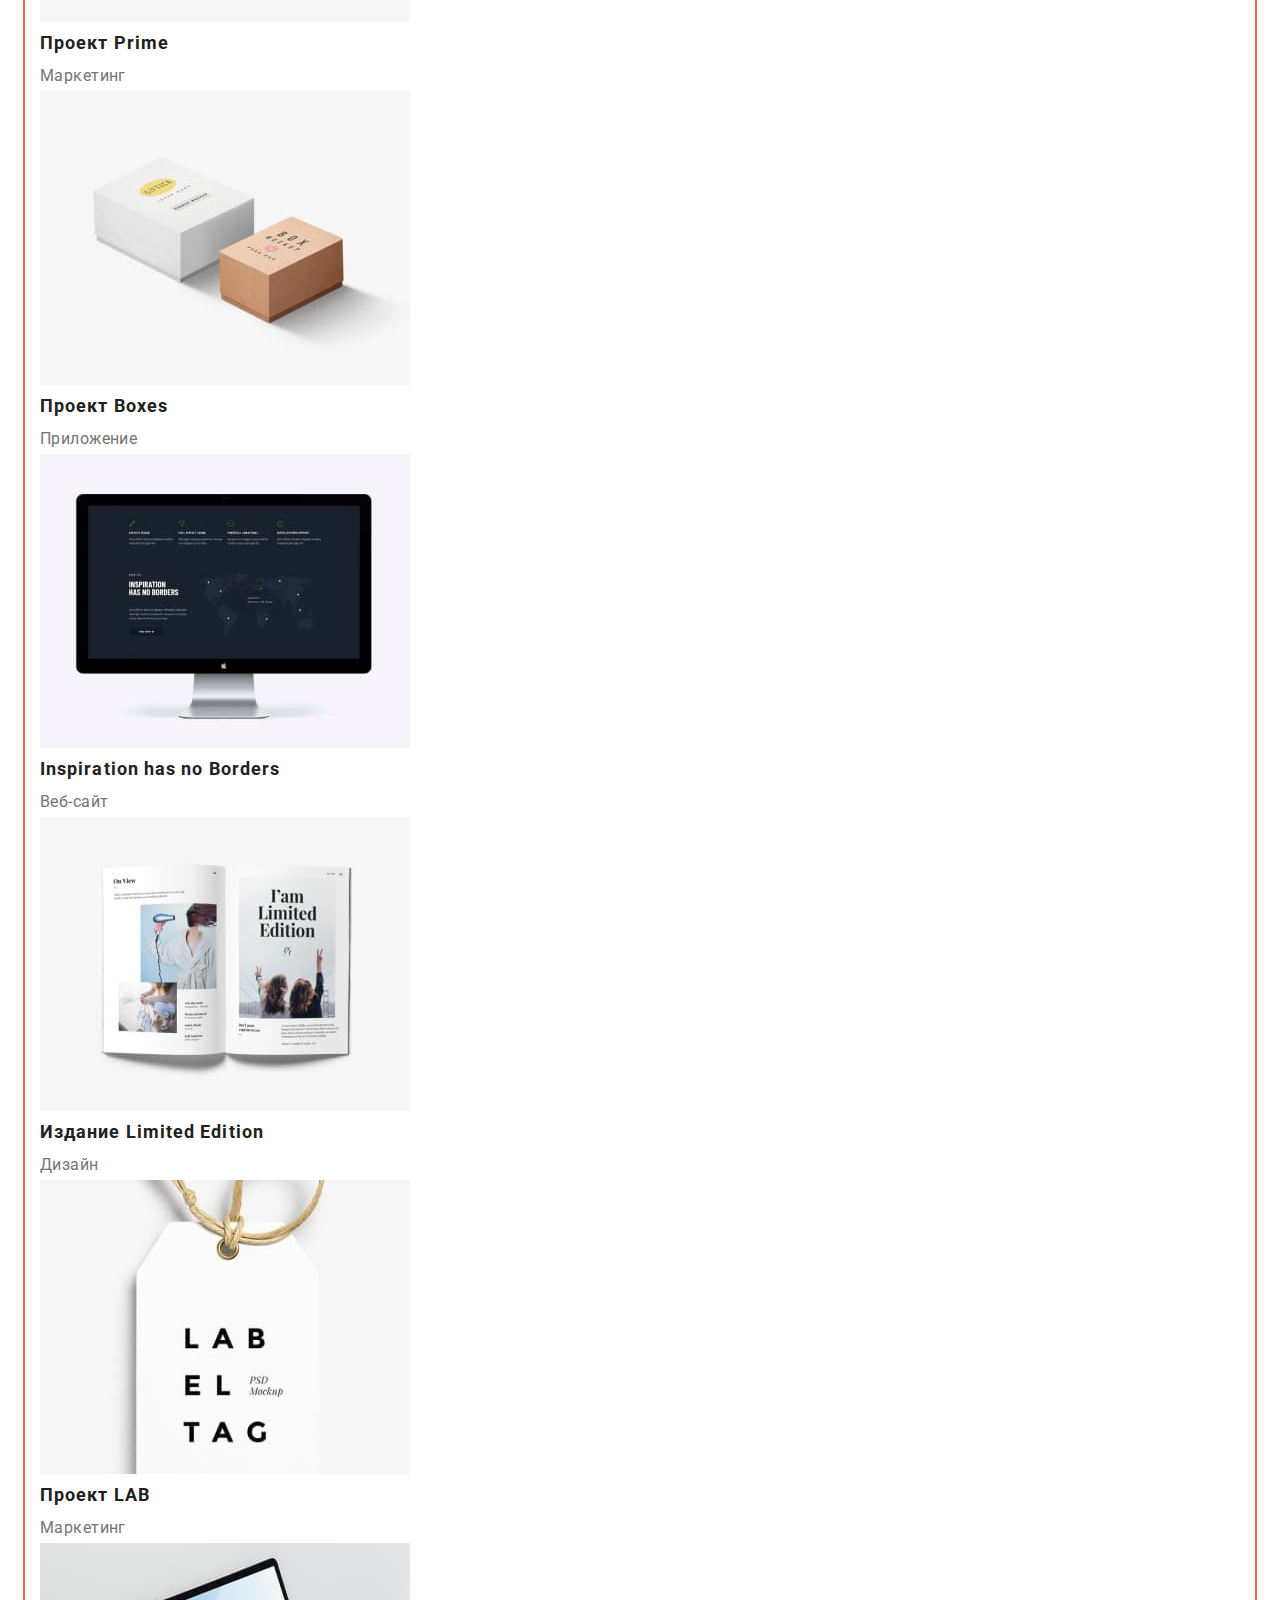
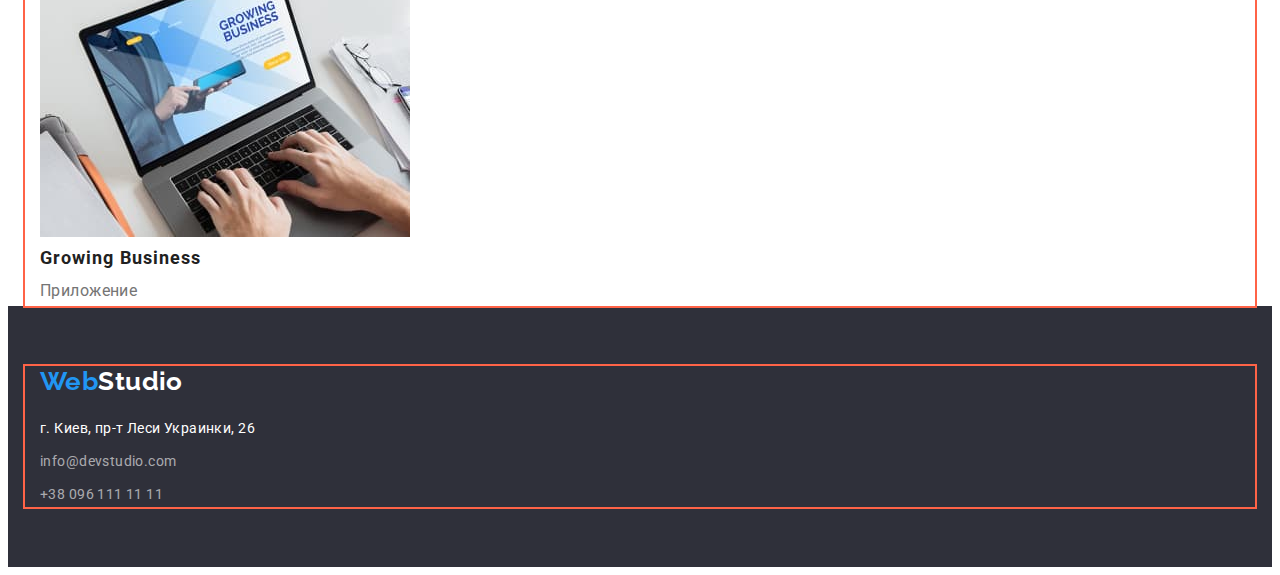
==== commit 41c896c4: "update" ====
--- a/portfolio.html
+++ b/portfolio.html
@@ -15,123 +15,126 @@
   </head>
   <body>
     <header class="header">
-      <div class="container"></div>
-      <nav>
-        <a class="header-logo link" href="./index.html" lang="en">
-          <span class="accent">Web</span>Studio
-        </a>
-        <ul class="header-nav list">
-          <li>
-            <a class="link" href="./index.html">Студия</a>
+      <div class="header-container container">
+        <nav class="header-nav">
+          <a class="header-logo link" href="./index.html" lang="en">
+            <span class="accent">Web</span>Studio
+          </a>
+          <ul class="header-nav-list list">
+            <li class="header-nav-item">
+              <a class="link current" href="./index.html">Студия</a>
+            </li>
+            <li class="header-nav-item">
+              <a class="link" href="./portfolio.html">Портфолио</a>
+            </li>
+            <li class="header-nav-item">
+              <a class="link" href="">Контакты</a>
+            </li>
+          </ul>
+        </nav>
+        <ul class="contact list">
+          <li class="contact-item">
+            <a class="contact-link link" href="mailto:info@devstudio.com">info@devstudio.com</a>
           </li>
-          <li>
-            <a class="link current" href="./portfolio.html">Портфолио</a>
-          </li>
-          <li>
-            <a class="link" href="">Контакты</a>
+          <li class="contact-item">
+            <a class="contact-link link" href="tel:+380961111111">+38 096 111 11 11</a>
           </li>
         </ul>
-      </nav>
-      <ul class="list">
-        <li>
-          <a class="contact-link link" href="mailto:info@devstudio.com">info@devstudio.com</a>
-        </li>
-        <li>
-          <a class="contact-link link" href="tel:+380961111111">+38 096 111 11 11</a>
-        </li>
-      </ul>
+      </div>
     </header>
     <main>
       <!-- Portfolio -->
       <section class="portfolio">
-        <div class="container"></div>
-        <h1 class="visually-hidden">Portfolio</h1>
-        <ul class="portfolio-filter list">
-          <li>
-            <button class="portfolio-filter-btn current" type="button">Все</button>
-          </li>
-          <li>
-            <button class="portfolio-filter-btn" type="button">Веб-сайты</button>
-          </li>
-          <li>
-            <button class="portfolio-filter-btn" type="button">Приложения</button>
-          </li>
-          <li>
-            <button class="portfolio-filter-btn" type="button">Дизайн</button>
-          </li>
-          <li>
-            <button class="portfolio-filter-btn" type="button">Маркетинг</button>
-          </li>
-        </ul>
-
+        <div class="container">
+          <h1 class="visually-hidden">Portfolio</h1>
+          <ul class="portfolio-filter list">
+            <li>
+              <button class="portfolio-filter-btn current" type="button">Все</button>
+            </li>
+            <li>
+              <button class="portfolio-filter-btn" type="button">Веб-сайты</button>
+            </li>
+            <li>
+              <button class="portfolio-filter-btn" type="button">Приложения</button>
+            </li>
+            <li>
+              <button class="portfolio-filter-btn" type="button">Дизайн</button>
+            </li>
+            <li>
+              <button class="portfolio-filter-btn" type="button">Маркетинг</button>
+            </li>
+          </ul>
+        </div>
         <!-- Examples -->
-        <ul class="examples list">
-          <li>
-            <a class="examples-link link" href="">
-              <img src="./images/portfolio1.jpg" alt="" width="370" height="294" />
-              <h2 class="examples-title">Технокряк</h2>
-              <p class="examples-text">Веб-сайт</p>
-            </a>
-          </li>
-          <li>
-            <a class="examples-link link" href="">
-              <img src="./images/portfolio2.jpg" alt="" width="370" height="294" />
-              <h2 class="examples-title">
-                Постер <span lang="en">New Orlean vs Golden Star</span>
-              </h2>
-              <p class="examples-text">Дизайн</p>
-            </a>
-          </li>
-          <li>
-            <a class="examples-link link" href="">
-              <img src="./images/portfolio3.jpg" alt="" width="370" height="294" />
-              <h2 class="examples-title">Ресторан <span lang="en">Seafood</span></h2>
-              <p class="examples-text">Приложение</p>
-            </a>
-          </li>
-          <li>
-            <a class="examples-link link" href="">
-              <img src="./images/portfolio4.jpg" alt="" width="370" height="294" />
-              <h2 class="examples-title">Проект <span lang="en"></span>Prime</h2>
-              <p class="examples-text">Маркетинг</p>
-            </a>
-          </li>
-          <li>
-            <a class="examples-link link" href="">
-              <img src="./images/portfolio5.jpg" alt="" width="370" height="294" />
-              <h2 class="examples-title">Проект <span lang="en">Boxes</span></h2>
-              <p class="examples-text">Приложение</p>
-            </a>
-          </li>
-          <li>
-            <a class="examples-link link" href="">
-              <img src="./images/portfolio6.jpg" alt="" width="370" height="294" />
-              <h2 class="examples-title"><span lang="en">Inspiration has no Borders</span></h2>
-              <p class="examples-text">Веб-сайт</p>
-            </a>
-          </li>
-          <li>
-            <a class="examples-link link" href="">
-              <img src="./images/portfolio7.jpg" alt="" width="370" height="294" />
-              <h2 class="examples-title">Издание <span lang="en">Limited Edition</span></h2>
-              <p class="examples-text">Дизайн</p>
-            </a>
-          </li>
-          <li>
-            <a class="examples-link link" href="">
-              <img src="./images/portfolio8.jpg" alt="" width="370" height="294" />
-              <h2 class="examples-title">Проект <span lang="en">LAB</span></h2>
-              <p class="examples-text">Маркетинг</p>
-            </a>
-          </li>
-          <li>
-            <a class="examples-link link" href="">
-              <img src="./images/portfolio9.jpg" alt="" width="370" height="294" />
-              <h2 class="examples-title"><span lang="en">Growing Business</span></h2>
-              <p class="examples-text">Приложение</p>
-            </a>
-          </li>
-        </ul>
+        <div class="container">
+          <ul class="examples list">
+            <li class="examples-item">
+              <a class="examples-link link" href="">
+                <img src="./images/portfolio1.jpg" alt="" width="370" height="294" />
+                <h2 class="examples-title">Технокряк</h2>
+                <p class="examples-text">Веб-сайт</p>
+              </a>
+            </li>
+            <li class="examples-item">
+              <a class="examples-link link" href="">
+                <img src="./images/portfolio2.jpg" alt="" width="370" height="294" />
+                <h2 class="examples-title">
+                  Постер <span lang="en">New Orlean vs Golden Star</span>
+                </h2>
+                <p class="examples-text">Дизайн</p>
+              </a>
+            </li>
+            <li class="examples-item">
+              <a class="examples-link link" href="">
+                <img src="./images/portfolio3.jpg" alt="" width="370" height="294" />
+                <h2 class="examples-title">Ресторан <span lang="en">Seafood</span></h2>
+                <p class="examples-text">Приложение</p>
+              </a>
+            </li>
+            <li class="examples-item">
+              <a class="examples-link link" href="">
+                <img src="./images/portfolio4.jpg" alt="" width="370" height="294" />
+                <h2 class="examples-title">Проект <span lang="en"></span>Prime</h2>
+                <p class="examples-text">Маркетинг</p>
+              </a>
+            </li>
+            <li class="examples-item">
+              <a class="examples-link link" href="">
+                <img src="./images/portfolio5.jpg" alt="" width="370" height="294" />
+                <h2 class="examples-title">Проект <span lang="en">Boxes</span></h2>
+                <p class="examples-text">Приложение</p>
+              </a>
+            </li>
+            <li class="examples-item">
+              <a class="examples-link link" href="">
+                <img src="./images/portfolio6.jpg" alt="" width="370" height="294" />
+                <h2 class="examples-title"><span lang="en">Inspiration has no Borders</span></h2>
+                <p class="examples-text">Веб-сайт</p>
+              </a>
+            </li>
+            <li class="examples-item">
+              <a class="examples-link link" href="">
+                <img src="./images/portfolio7.jpg" alt="" width="370" height="294" />
+                <h2 class="examples-title">Издание <span lang="en">Limited Edition</span></h2>
+                <p class="examples-text">Дизайн</p>
+              </a>
+            </li>
+            <li class="examples-item">
+              <a class="examples-link link" href="">
+                <img src="./images/portfolio8.jpg" alt="" width="370" height="294" />
+                <h2 class="examples-title">Проект <span lang="en">LAB</span></h2>
+                <p class="examples-text">Маркетинг</p>
+              </a>
+            </li>
+            <li class="examples-item">
+              <a class="examples-link link" href="">
+                <img src="./images/portfolio9.jpg" alt="" width="370" height="294" />
+                <h2 class="examples-title"><span lang="en">Growing Business</span></h2>
+                <p class="examples-text">Приложение</p>
+              </a>
+            </li>
+          </ul>
+        </div>
       </section>
     </main>
     <footer class="footer">
--- a/css/styles.css
+++ b/css/styles.css
@@ -30,15 +30,13 @@
 h3,
 p,
 ul {
-  margin-top: 0;
-  margin-bottom: 0;
-  padding-left: 0;
+  margin: 0;
+  padding: 0;
 }
 
 body {
   color: var(--primary-text-color);
   background-color: var(--primary-white-color);
-
   font-family: 'Roboto', sans-serif;
   font-size: 14px;
   letter-spacing: 0.03em;
@@ -58,7 +56,6 @@
   width: 1200px;
   margin: 0 auto;
   padding: 0 15px;
-
   outline: 2px solid tomato;
 }
 
@@ -76,37 +73,43 @@
   overflow: hidden;
 }
 
-/* header */
-
+/* HEADER */
 .header {
   display: flex;
   align-items: center;
   border-bottom: 1px solid var(--border-bottom-header-color);
+  padding-top: 24px;
+  padding-bottom: 25px;
+}
+
+.header-container {
+  display: flex;
+  align-items: center;
+}
+
+.header-nav {
+  display: flex;
+  font-weight: 500;
+  letter-spacing: 0.02em;
 }
 
 .header-logo {
   color: var(--primary-logo-color);
-
   font-family: 'Raleway', sans-serif;
   font-weight: 700;
   font-size: 26px;
   line-height: 1.19;
+  margin-right: 93px;
 }
 
 .header-logo .accent {
   color: var(--accent-color);
 }
 
-.header-nav {
-  display: inline-block;
-  font-weight: 500;
-  letter-spacing: 0.02em;
-}
-
-.contact {
-  display: block;
-}
-
+.header-nav-list {
+  display: flex;
+  align-items: center;
+}
 .header-nav-list .link {
   color: var(--title-text-color);
 }
@@ -120,16 +123,21 @@
   color: var(--accent-color);
 }
 
-.contact-item {
-  display: inline-block;
-  margin-right: 0;
+.header-nav-item:not(:last-child) {
+  margin-right: 50px;
+}
+
+.contact {
+  display: flex;
+  margin-left: auto;
+}
+
+.contact-item:not(:last-child) {
+  margin-right: 50px;
 }
 
 .contact-link {
-  display: inline-block;
-  padding: 10px;
   color: var(--primary-text-color);
-
   font-weight: 500;
   letter-spacing: 0.02em;
 }
@@ -143,8 +151,8 @@
   padding-top: 94px;
   padding-bottom: 94px;
 }
-/* hero */
-
+
+/* HERO */
 .hero {
   background-color: var(--background-color-footer);
   color: var(--primary-white-color);
@@ -187,7 +195,10 @@
   background-color: var(--btn-hover-color);
 }
 
-/* Features */
+/* FEATURES */
+.features.section {
+  padding-bottom: 0;
+}
 
 .features-list {
   display: flex;
@@ -196,7 +207,7 @@
 
 .features-list-item {
   display: block;
-  width: 270px;
+  flex-basis: 270px;
   margin-right: 30px;
 }
 
@@ -207,7 +218,6 @@
 .features-list-title {
   color: var(--title-text-color);
   margin-bottom: 10px;
-
   font-weight: 700;
   font-size: 14px;
   line-height: 1.14;
@@ -216,28 +226,20 @@
 
 .features-list-text {
   line-height: 1.71;
-  margin: 0;
-}
-
-.features.section {
-  padding-bottom: 0;
-}
-
-/* works */
+}
+
+/* WORKS */
+.works.section {
+  padding-bottom: 85px;
+}
 
 .works-title {
   text-align: center;
   margin-bottom: 50px;
   color: var(--title-text-color);
-
   font-weight: 700;
   font-size: 36px;
   line-height: 1.17;
-}
-
-.works-container {
-  display: block;
-  justify-content: space-between;
 }
 
 .works-list {
@@ -253,12 +255,7 @@
   margin-right: 0;
 }
 
-.works.section {
-  padding-bottom: 85px;
-}
-
-/* Team */
-
+/* TEAM */
 .team {
   background-color: var(--background-color-secondary);
 }
@@ -267,15 +264,9 @@
   text-align: center;
   margin-bottom: 50px;
   color: var(--title-text-color);
-
   font-weight: 700;
   font-size: 36px;
   line-height: 1.17;
-}
-
-.team-container {
-  display: block;
-  justify-content: space-between;
 }
 
 .team-list {
@@ -308,11 +299,12 @@
   line-height: 1.19;
   text-align: center;
 }
+
 .team-list-img {
   margin-bottom: 30px;
 }
-/* Footer */
-
+
+/* FOOTER */
 .footer {
   background-color: var(--background-color-footer);
   padding: 60px 0;
@@ -321,17 +313,28 @@
 .footer-logo {
   display: inline-block;
   color: var(--primary-white-color);
-
   font-family: 'Raleway', sans-serif;
   font-weight: 700;
   font-size: 26px;
   line-height: 1.19;
-
   margin-bottom: 20px;
 }
 
 .footer-logo .accent {
   color: var(--accent-color);
+}
+
+.footer-contact-list {
+  display: inline-block;
+  padding-left: 0;
+}
+
+.footer-contact-item {
+  margin-bottom: 9px;
+}
+
+.footer-contact-item:last-child {
+  margin-bottom: 0;
 }
 
 .adress {
@@ -356,19 +359,6 @@
   color: var(--accent-color);
 }
 
-.footer-contact-list {
-  display: inline-block;
-  padding-left: 0;
-}
-
-.footer-contact-item {
-  margin-bottom: 9px;
-}
-
-.footer-contact-item:last-child {
-  margin-bottom: 0;
-}
-
 /*---- Portfolio ----*/
 /* Buttons */
 
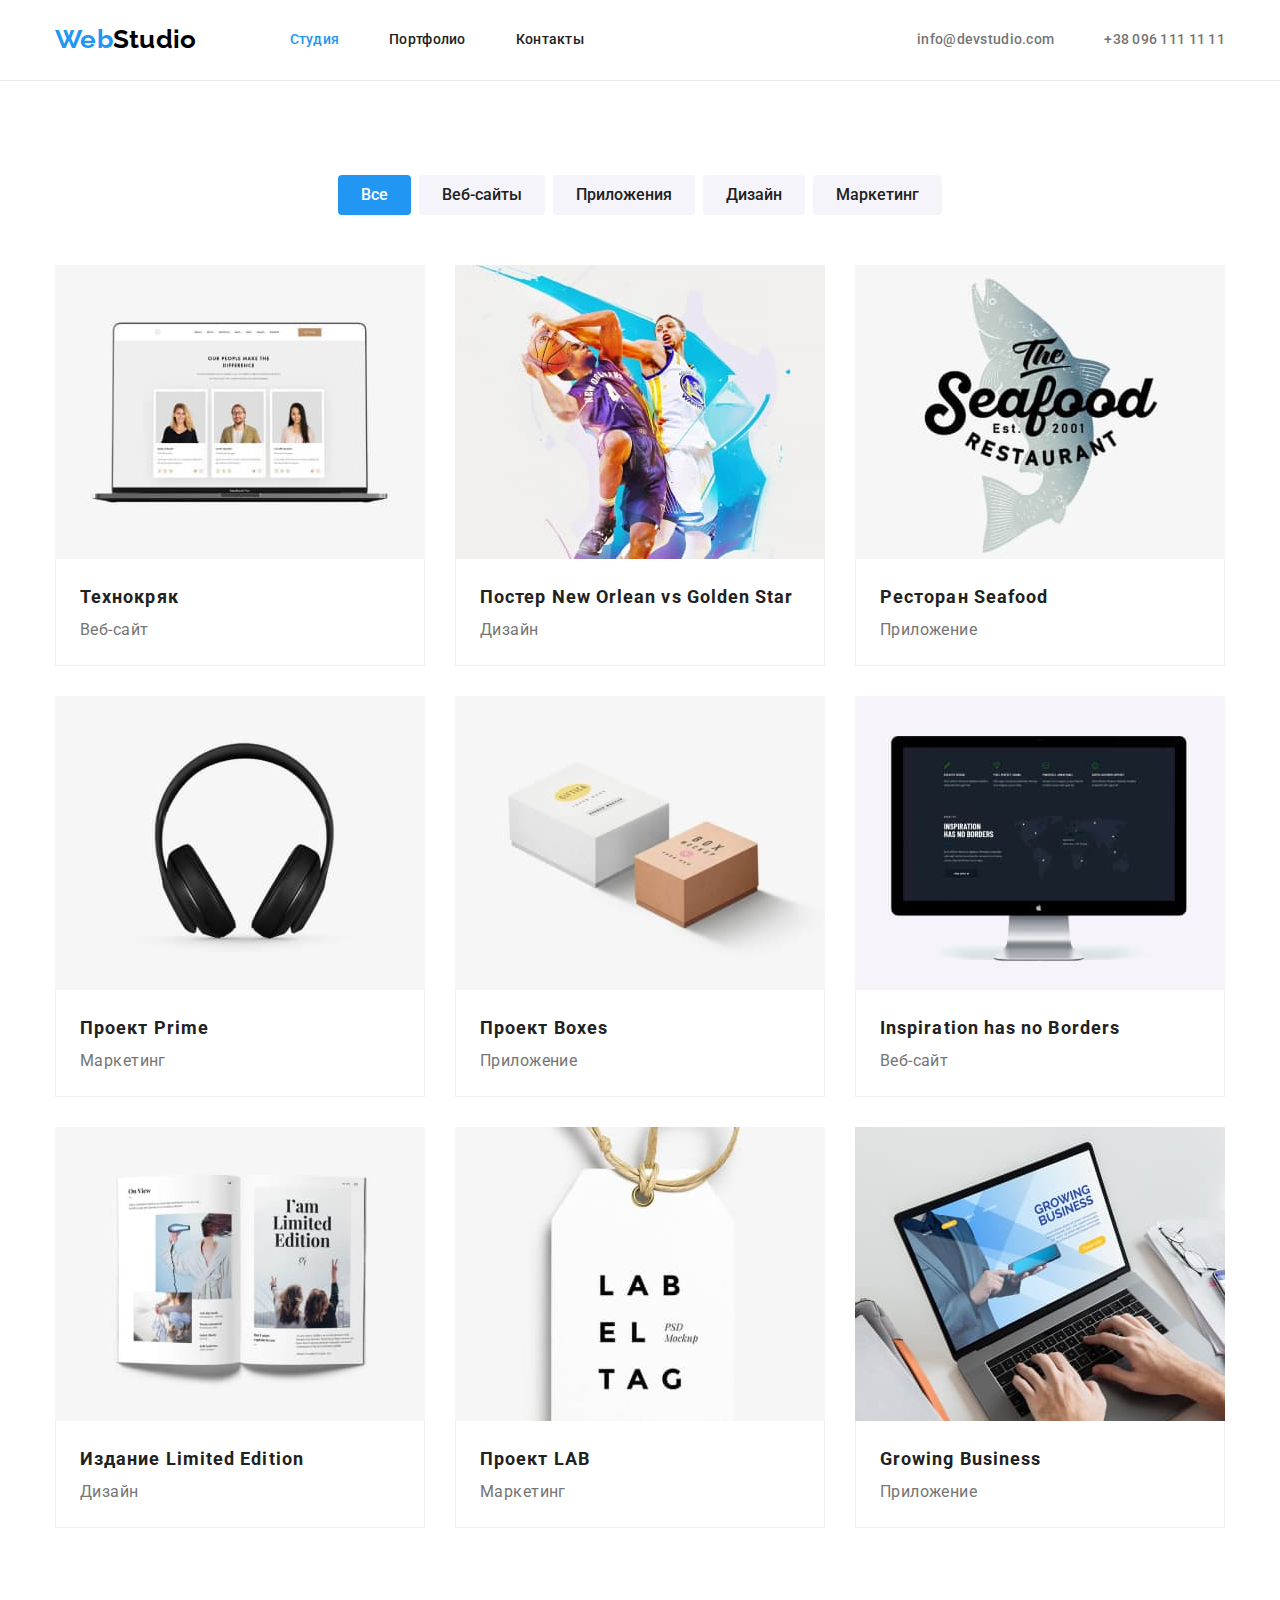
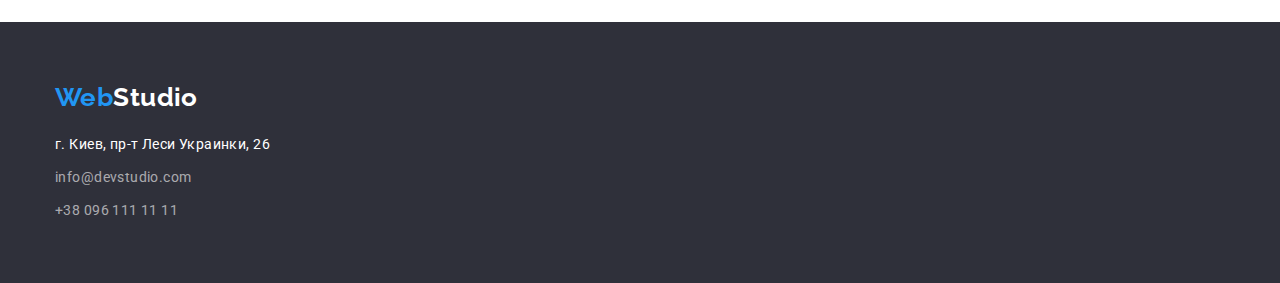
==== commit 03854b50: "Update" ====
--- a/portfolio.html
+++ b/portfolio.html
@@ -10,6 +10,10 @@
     <link
       href="https://fonts.googleapis.com/css2?family=Raleway:wght@700&family=Roboto:wght@400;500;700;900&display=swap"
       rel="stylesheet"
+    />
+    <link
+      rel="stylesheet"
+      href="https://cdnjs.cloudflare.com/ajax/libs/modern-normalize/1.1.0/modern-normalize.min.css"
     />
     <link rel="stylesheet" href="./css/styles.css" />
   </head>
@@ -44,93 +48,111 @@
     </header>
     <main>
       <!-- Portfolio -->
-      <section class="portfolio">
+      <section class="portfolio section">
         <div class="container">
           <h1 class="visually-hidden">Portfolio</h1>
           <ul class="portfolio-filter list">
-            <li>
+            <li class="portfolio-filter-item">
               <button class="portfolio-filter-btn current" type="button">Все</button>
             </li>
-            <li>
+            <li class="portfolio-filter-item">
               <button class="portfolio-filter-btn" type="button">Веб-сайты</button>
             </li>
-            <li>
+            <li class="portfolio-filter-item">
               <button class="portfolio-filter-btn" type="button">Приложения</button>
             </li>
-            <li>
+            <li class="portfolio-filter-item">
               <button class="portfolio-filter-btn" type="button">Дизайн</button>
             </li>
-            <li>
+            <li class="portfolio-filter-item">
               <button class="portfolio-filter-btn" type="button">Маркетинг</button>
             </li>
           </ul>
         </div>
         <!-- Examples -->
         <div class="container">
-          <ul class="examples list">
-            <li class="examples-item">
+          <ul class="examples card-set list">
+            <li class="examples-item card-set-item">
               <a class="examples-link link" href="">
                 <img src="./images/portfolio1.jpg" alt="" width="370" height="294" />
-                <h2 class="examples-title">Технокряк</h2>
-                <p class="examples-text">Веб-сайт</p>
+                <div class="examples-container">
+                  <h2 class="examples-title">Технокряк</h2>
+                  <p class="examples-text">Веб-сайт</p>
+                </div>
               </a>
             </li>
-            <li class="examples-item">
+            <li class="examples-item card-set-item">
               <a class="examples-link link" href="">
                 <img src="./images/portfolio2.jpg" alt="" width="370" height="294" />
-                <h2 class="examples-title">
-                  Постер <span lang="en">New Orlean vs Golden Star</span>
-                </h2>
-                <p class="examples-text">Дизайн</p>
+                <div class="examples-container">
+                  <h2 class="examples-title">
+                    Постер <span lang="en">New Orlean vs Golden Star</span>
+                  </h2>
+                  <p class="examples-text">Дизайн</p>
+                </div>
               </a>
             </li>
-            <li class="examples-item">
+            <li class="examples-item card-set-item">
               <a class="examples-link link" href="">
                 <img src="./images/portfolio3.jpg" alt="" width="370" height="294" />
-                <h2 class="examples-title">Ресторан <span lang="en">Seafood</span></h2>
-                <p class="examples-text">Приложение</p>
+                <div class="examples-container">
+                  <h2 class="examples-title">Ресторан <span lang="en">Seafood</span></h2>
+                  <p class="examples-text">Приложение</p>
+                </div>
               </a>
             </li>
-            <li class="examples-item">
+            <li class="examples-item card-set-item">
               <a class="examples-link link" href="">
                 <img src="./images/portfolio4.jpg" alt="" width="370" height="294" />
-                <h2 class="examples-title">Проект <span lang="en"></span>Prime</h2>
-                <p class="examples-text">Маркетинг</p>
+                <div class="examples-container">
+                  <h2 class="examples-title">Проект <span lang="en"></span>Prime</h2>
+                  <p class="examples-text">Маркетинг</p>
+                </div>
               </a>
             </li>
-            <li class="examples-item">
+            <li class="examples-item card-set-item">
               <a class="examples-link link" href="">
                 <img src="./images/portfolio5.jpg" alt="" width="370" height="294" />
-                <h2 class="examples-title">Проект <span lang="en">Boxes</span></h2>
-                <p class="examples-text">Приложение</p>
+                <div class="examples-container">
+                  <h2 class="examples-title">Проект <span lang="en">Boxes</span></h2>
+                  <p class="examples-text">Приложение</p>
+                </div>
               </a>
             </li>
-            <li class="examples-item">
+            <li class="examples-item card-set-item">
               <a class="examples-link link" href="">
                 <img src="./images/portfolio6.jpg" alt="" width="370" height="294" />
-                <h2 class="examples-title"><span lang="en">Inspiration has no Borders</span></h2>
-                <p class="examples-text">Веб-сайт</p>
+                <div class="examples-container">
+                  <h2 class="examples-title"><span lang="en">Inspiration has no Borders</span></h2>
+                  <p class="examples-text">Веб-сайт</p>
+                </div>
               </a>
             </li>
-            <li class="examples-item">
+            <li class="examples-item card-set-item">
               <a class="examples-link link" href="">
                 <img src="./images/portfolio7.jpg" alt="" width="370" height="294" />
-                <h2 class="examples-title">Издание <span lang="en">Limited Edition</span></h2>
-                <p class="examples-text">Дизайн</p>
+                <div class="examples-container">
+                  <h2 class="examples-title">Издание <span lang="en">Limited Edition</span></h2>
+                  <p class="examples-text">Дизайн</p>
+                </div>
               </a>
             </li>
-            <li class="examples-item">
+            <li class="examples-item card-set-item">
               <a class="examples-link link" href="">
                 <img src="./images/portfolio8.jpg" alt="" width="370" height="294" />
-                <h2 class="examples-title">Проект <span lang="en">LAB</span></h2>
-                <p class="examples-text">Маркетинг</p>
+                <div class="examples-container">
+                  <h2 class="examples-title">Проект <span lang="en">LAB</span></h2>
+                  <p class="examples-text">Маркетинг</p>
+                </div>
               </a>
             </li>
-            <li class="examples-item">
+            <li class="examples-item card-set-item">
               <a class="examples-link link" href="">
                 <img src="./images/portfolio9.jpg" alt="" width="370" height="294" />
-                <h2 class="examples-title"><span lang="en">Growing Business</span></h2>
-                <p class="examples-text">Приложение</p>
+                <div class="examples-container">
+                  <h2 class="examples-title"><span lang="en">Growing Business</span></h2>
+                  <p class="examples-text">Приложение</p>
+                </div>
               </a>
             </li>
           </ul>
--- a/css/styles.css
+++ b/css/styles.css
@@ -23,6 +23,9 @@
   --color-text-footer: rgba(255, 255, 255, 0.6);
   --btn-hover-color: #188ce8;
   --border-bottom-header-color: #ececec;
+  --border-porf-color: #eeeeee;
+  --items: 3;
+  --indent: 30px;
 }
 
 h1,
@@ -34,6 +37,12 @@
   padding: 0;
 }
 
+img {
+  display: block;
+  max-width: 100%;
+  height: auto;
+}
+
 body {
   color: var(--primary-text-color);
   background-color: var(--primary-white-color);
@@ -56,7 +65,8 @@
   width: 1200px;
   margin: 0 auto;
   padding: 0 15px;
-  outline: 2px solid tomato;
+
+  /* outline: 2px solid tomato; */
 }
 
 .visually-hidden {
@@ -66,13 +76,33 @@
   margin: -1px;
   border: 0;
   padding: 0;
-
   white-space: nowrap;
   clip-path: inset(100%);
   clip: rect(0 0 0 0);
   overflow: hidden;
 }
 
+.section {
+  padding-top: 94px;
+  padding-bottom: 94px;
+}
+
+/**
+  |============================
+  | сітка із застосуванням flex-box
+  |============================
+*/
+.card-set {
+  display: flex;
+  flex-wrap: wrap;
+  margin: calc(-1 * var(--indent) / 2);
+}
+
+.card-set-item {
+  flex-basis: calc((100% - var(--indent) * var(--items)) / var(--items));
+  margin: calc(var(--indent) / 2);
+}
+
 /* HEADER */
 .header {
   display: flex;
@@ -145,11 +175,6 @@
 .contact-link:hover,
 .contact-link:focus {
   color: var(--accent-color);
-}
-
-.section {
-  padding-top: 94px;
-  padding-bottom: 94px;
 }
 
 /* HERO */
@@ -246,13 +271,8 @@
   display: flex;
 }
 
-.works-list-item {
-  display: inline-flex;
+.works-list-item:not(:last-child) {
   margin-right: 30px;
-}
-
-.works-list-item:last-child {
-  margin-right: 0;
 }
 
 /* TEAM */
@@ -269,13 +289,8 @@
   line-height: 1.17;
 }
 
-.team-list {
-  display: flex;
-}
-
 .team-list-item {
-  display: block;
-  margin-right: 30px;
+  --items: 4;
   padding-bottom: 30px;
   background-color: var(--primary-white-color);
   box-shadow: 0px 1px 3px rgba(0, 0, 0, 0.12), 0px 1px 1px rgba(0, 0, 0, 0.14),
@@ -283,10 +298,6 @@
   border-radius: 0px 0px 4px 4px;
 }
 
-.team-list-item:last-child {
-  margin-right: 0;
-}
-
 .team-list-title {
   color: var(--title-text-color);
   font-weight: 500;
@@ -361,20 +372,27 @@
 
 /*---- Portfolio ----*/
 /* Buttons */
+.portfolio-filter {
+  display: flex;
+  justify-content: center;
+  margin-bottom: 50px;
+}
 
 .portfolio-filter-btn {
   color: var(--title-text-color);
   background-color: var(--background-color-secondary);
-
   font-family: inherit;
   font-weight: 500;
   font-size: 16px;
   line-height: 1.62;
-
   border: 1px solid transparent;
   border-radius: 4px;
-
   cursor: pointer;
+  padding: 6px 22px;
+}
+
+.portfolio-filter-item:not(:last-child) {
+  margin-right: 8px;
 }
 
 .portfolio-filter .portfolio-filter-btn.current {
@@ -386,6 +404,8 @@
 .portfolio-filter-btn:focus {
   color: var(--primary-white-color);
   background-color: var(--accent-color);
+  box-shadow: 0px 3px 1px rgba(0, 0, 0, 0.1), 0px 1px 2px rgba(0, 0, 0, 0.08),
+    0px 2px 2px rgba(0, 0, 0, 0.12);
 }
 
 /* Examples */
@@ -395,9 +415,15 @@
   background-color: var(--primary-white-color);
 }
 
+.examples-container {
+  display: block;
+  border: 1px solid var(--border-porf-color);
+  border-top: none;
+  padding: 20px 24px;
+}
+
 .examples-title {
   color: var(--title-text-color);
-
   font-weight: 700;
   font-size: 18px;
   line-height: 2;
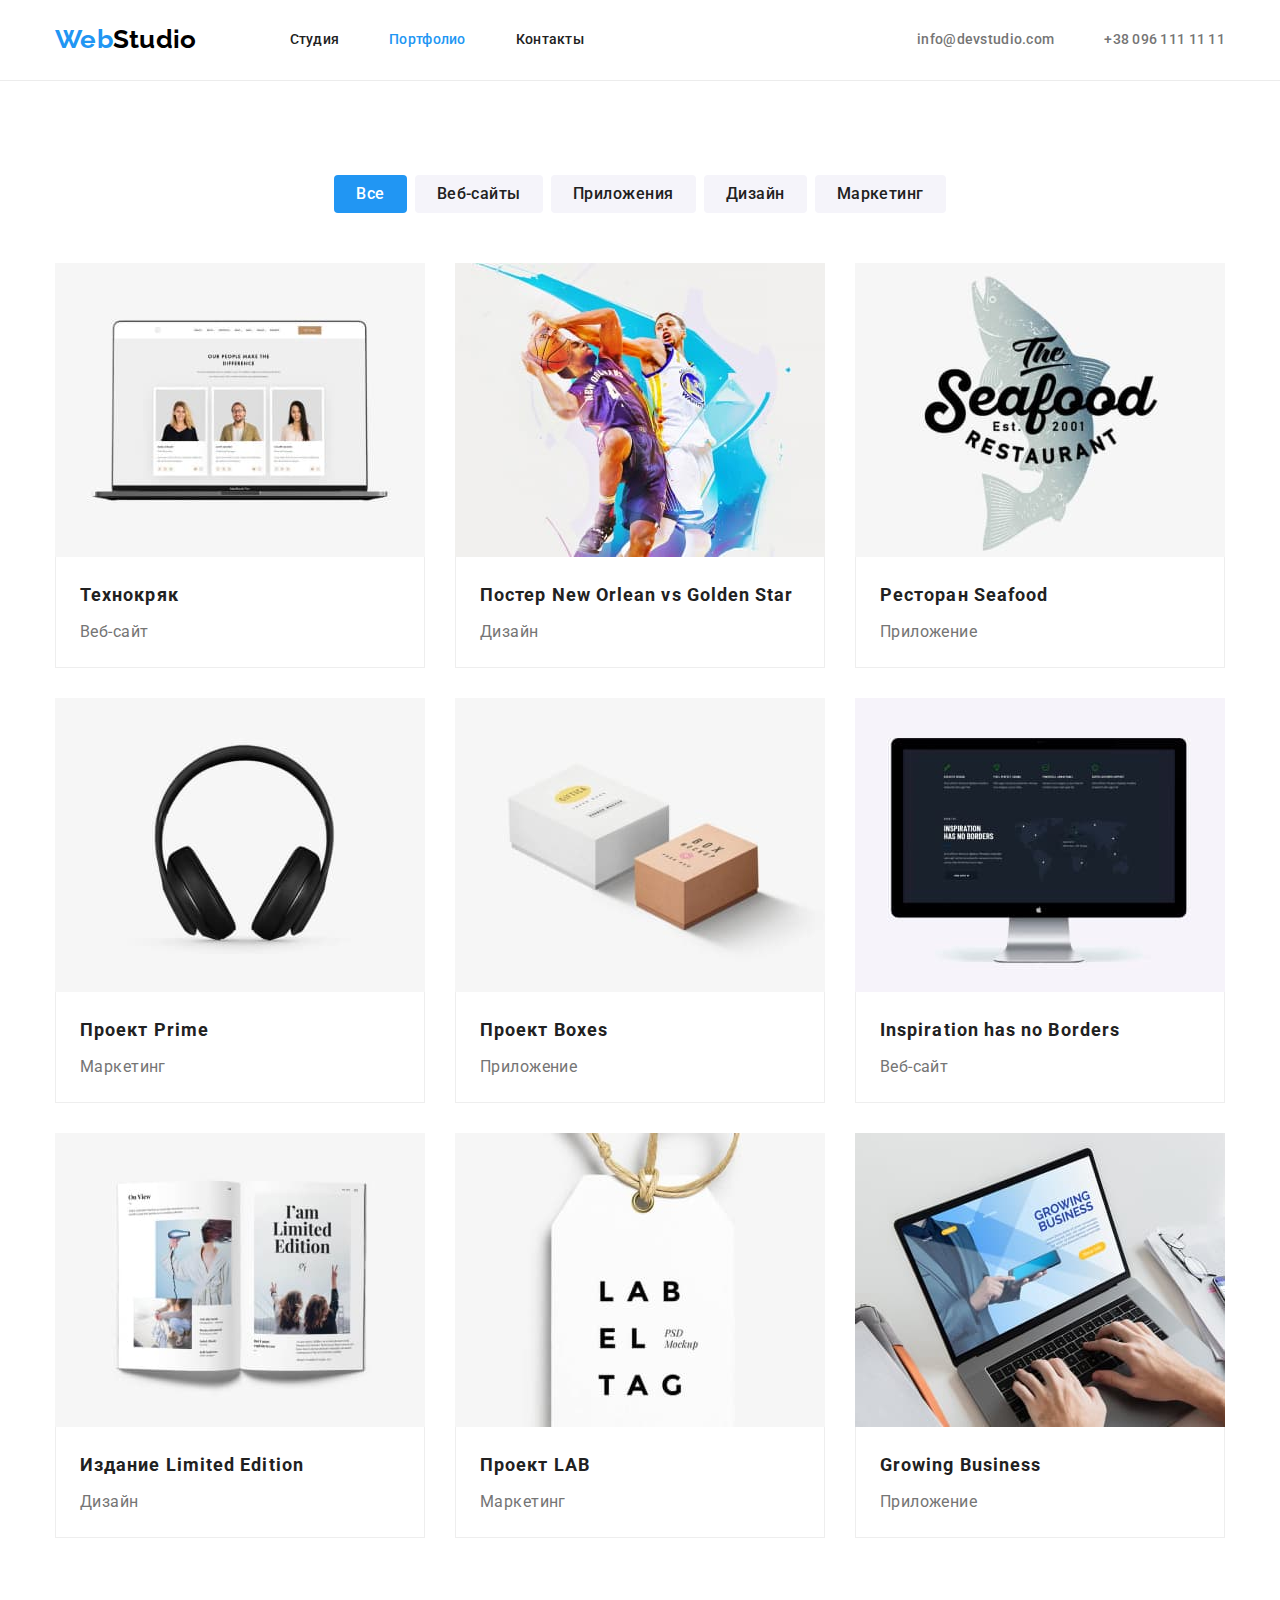
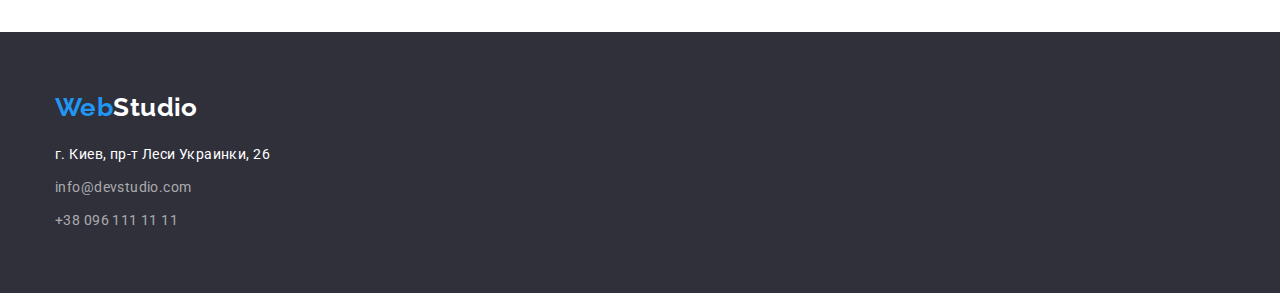
==== commit 9203d84f: "Update hw-03" ====
--- a/portfolio.html
+++ b/portfolio.html
@@ -26,10 +26,10 @@
           </a>
           <ul class="header-nav-list list">
             <li class="header-nav-item">
-              <a class="link current" href="./index.html">Студия</a>
+              <a class="link" href="./index.html">Студия</a>
             </li>
             <li class="header-nav-item">
-              <a class="link" href="./portfolio.html">Портфолио</a>
+              <a class="link current" href="./portfolio.html">Портфолио</a>
             </li>
             <li class="header-nav-item">
               <a class="link" href="">Контакты</a>
@@ -68,9 +68,7 @@
               <button class="portfolio-filter-btn" type="button">Маркетинг</button>
             </li>
           </ul>
-        </div>
-        <!-- Examples -->
-        <div class="container">
+          <!-- Examples -->
           <ul class="examples card-set list">
             <li class="examples-item card-set-item">
               <a class="examples-link link" href="">
--- a/css/styles.css
+++ b/css/styles.css
@@ -107,9 +107,9 @@
 .header {
   display: flex;
   align-items: center;
-  border-bottom: 1px solid var(--border-bottom-header-color);
   padding-top: 24px;
   padding-bottom: 25px;
+  border-bottom: 1px solid var(--border-bottom-header-color);
 }
 
 .header-container {
@@ -124,12 +124,12 @@
 }
 
 .header-logo {
-  color: var(--primary-logo-color);
+  margin-right: 93px;
   font-family: 'Raleway', sans-serif;
   font-weight: 700;
   font-size: 26px;
   line-height: 1.19;
-  margin-right: 93px;
+  color: var(--primary-logo-color);
 }
 
 .header-logo .accent {
@@ -167,9 +167,9 @@
 }
 
 .contact-link {
-  color: var(--primary-text-color);
   font-weight: 500;
   letter-spacing: 0.02em;
+  color: var(--primary-text-color);
 }
 
 .contact-link:hover,
@@ -179,10 +179,10 @@
 
 /* HERO */
 .hero {
-  background-color: var(--background-color-footer);
-  color: var(--primary-white-color);
   padding: 200px 0;
   text-align: center;
+  background-color: var(--background-color-footer);
+  color: var(--primary-white-color);
 }
 
 .hero-title {
@@ -199,20 +199,20 @@
 .hero-button {
   display: inline-block;
   margin: 0 auto;
+  padding: 10px 32px;
   align-items: center;
-  color: var(--primary-white-color);
-  background-color: var(--accent-color);
   font-family: 'Roboto';
   font-weight: 700;
   font-size: 16px;
   line-height: 1.88;
   text-align: center;
   letter-spacing: 0.06em;
+  color: var(--primary-white-color);
+  background-color: var(--accent-color);
   box-shadow: 0px 4px 4px rgba(0, 0, 0, 0.15);
-  border: 1px solid transparent;
+  border: none;
   border-radius: 4px;
   cursor: pointer;
-  padding: 10px 32px;
 }
 
 .hero-button:hover,
@@ -241,12 +241,12 @@
 }
 
 .features-list-title {
-  color: var(--title-text-color);
   margin-bottom: 10px;
   font-weight: 700;
   font-size: 14px;
   line-height: 1.14;
   text-transform: uppercase;
+  color: var(--title-text-color);
 }
 
 .features-list-text {
@@ -254,17 +254,13 @@
 }
 
 /* WORKS */
-.works.section {
-  padding-bottom: 85px;
-}
-
 .works-title {
-  text-align: center;
   margin-bottom: 50px;
-  color: var(--title-text-color);
   font-weight: 700;
   font-size: 36px;
   line-height: 1.17;
+  text-align: center;
+  color: var(--title-text-color);
 }
 
 .works-list {
@@ -281,17 +277,16 @@
 }
 
 .team-title {
-  text-align: center;
   margin-bottom: 50px;
-  color: var(--title-text-color);
   font-weight: 700;
   font-size: 36px;
   line-height: 1.17;
+  text-align: center;
+  color: var(--title-text-color);
 }
 
 .team-list-item {
   --items: 4;
-  padding-bottom: 30px;
   background-color: var(--primary-white-color);
   box-shadow: 0px 1px 3px rgba(0, 0, 0, 0.12), 0px 1px 1px rgba(0, 0, 0, 0.14),
     0px 2px 1px rgba(0, 0, 0, 0.2);
@@ -299,9 +294,9 @@
 }
 
 .team-list-title {
+  margin-bottom: 10px;
   color: var(--title-text-color);
   font-weight: 500;
-  margin-bottom: 10px;
 }
 
 .team-list-title,
@@ -310,25 +305,25 @@
   line-height: 1.19;
   text-align: center;
 }
-
-.team-list-img {
-  margin-bottom: 30px;
+.team-list-block {
+  padding-top: 30px;
+  padding-bottom: 30px;
 }
 
 /* FOOTER */
 .footer {
+  padding: 60px 0;
   background-color: var(--background-color-footer);
-  padding: 60px 0;
 }
 
 .footer-logo {
   display: inline-block;
-  color: var(--primary-white-color);
+  margin-bottom: 20px;
   font-family: 'Raleway', sans-serif;
   font-weight: 700;
   font-size: 26px;
   line-height: 1.19;
-  margin-bottom: 20px;
+  color: var(--primary-white-color);
 }
 
 .footer-logo .accent {
@@ -379,16 +374,18 @@
 }
 
 .portfolio-filter-btn {
-  color: var(--title-text-color);
-  background-color: var(--background-color-secondary);
+  padding: 6px 22px;
   font-family: inherit;
   font-weight: 500;
   font-size: 16px;
   line-height: 1.62;
-  border: 1px solid transparent;
+  letter-spacing: 0.03em;
+  /* border: 1px solid transparent; */
+  color: var(--title-text-color);
+  background-color: var(--background-color-secondary);
+  border: none;
   border-radius: 4px;
   cursor: pointer;
-  padding: 6px 22px;
 }
 
 .portfolio-filter-item:not(:last-child) {
@@ -417,17 +414,18 @@
 
 .examples-container {
   display: block;
+  padding: 20px 24px;
   border: 1px solid var(--border-porf-color);
   border-top: none;
-  padding: 20px 24px;
 }
 
 .examples-title {
-  color: var(--title-text-color);
+  margin-bottom: 4px;
   font-weight: 700;
   font-size: 18px;
   line-height: 2;
   letter-spacing: 0.06em;
+  color: var(--title-text-color);
 }
 
 .examples-text {
